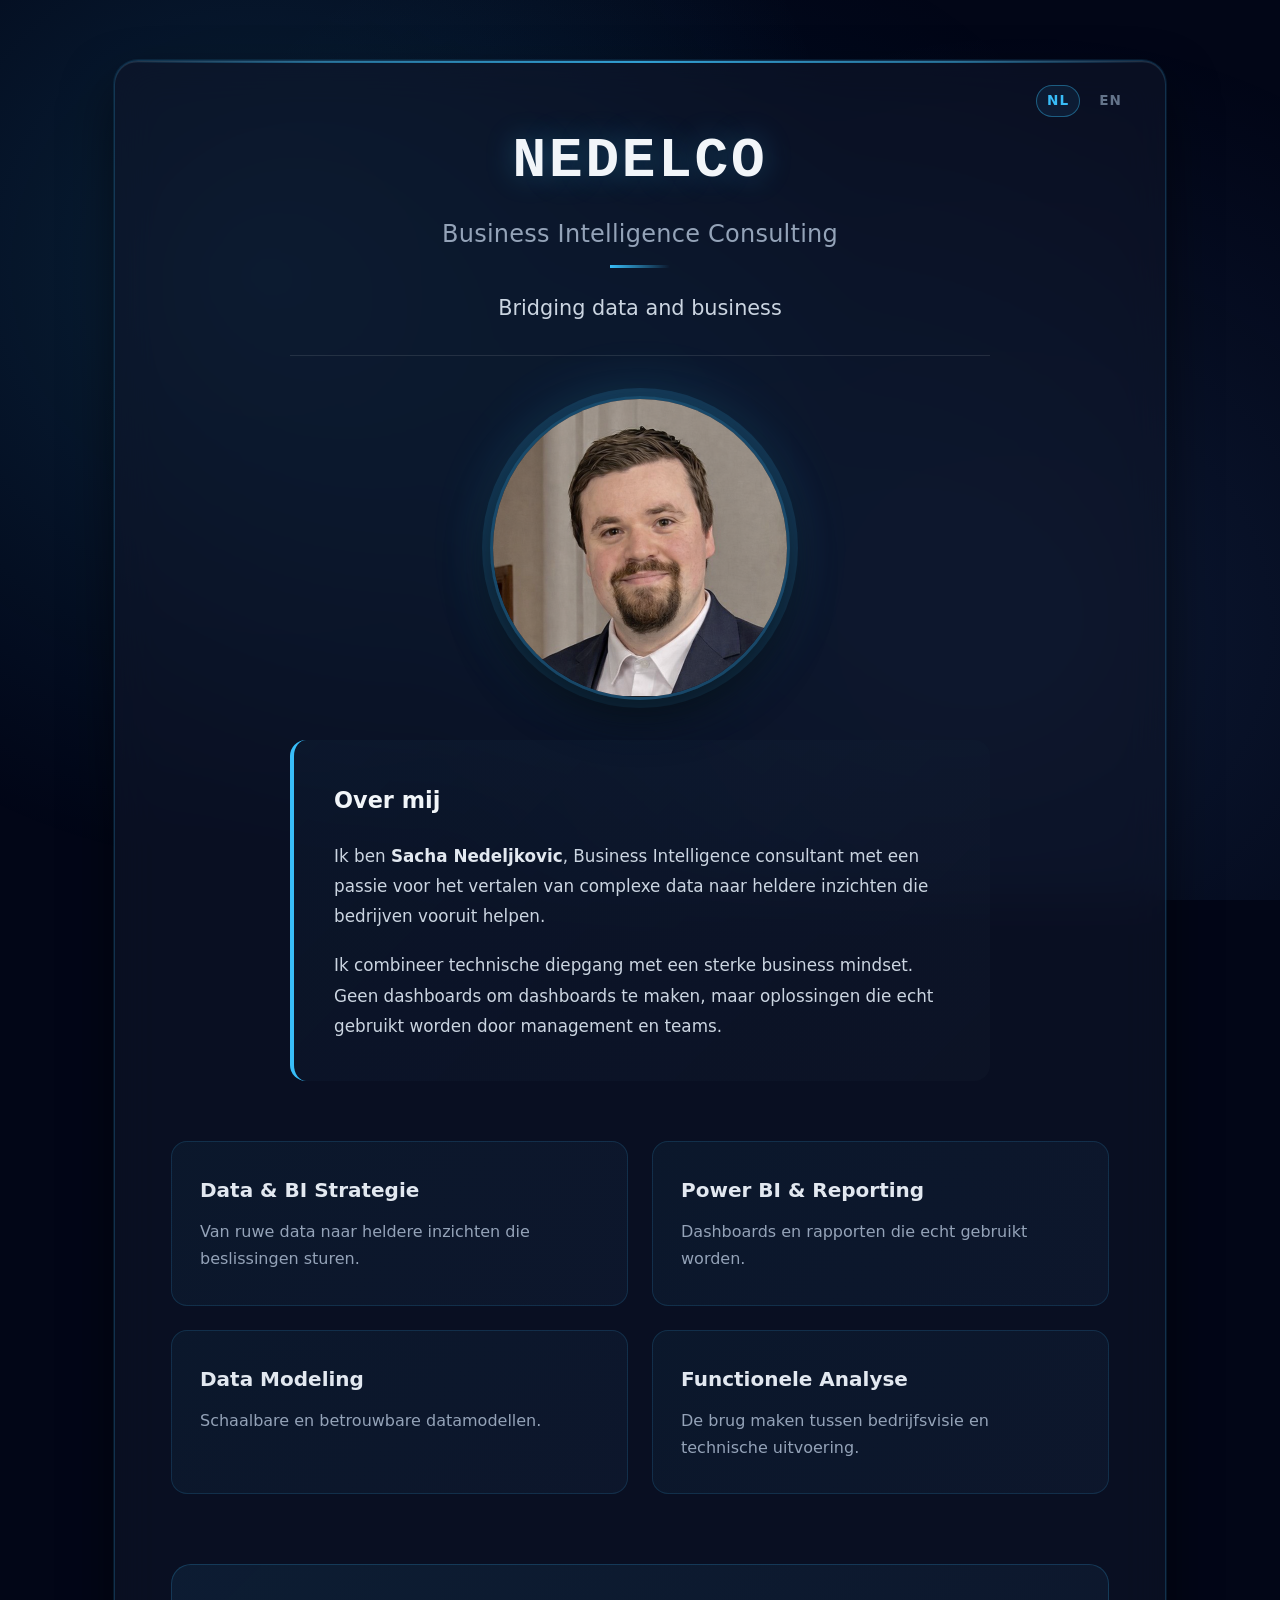
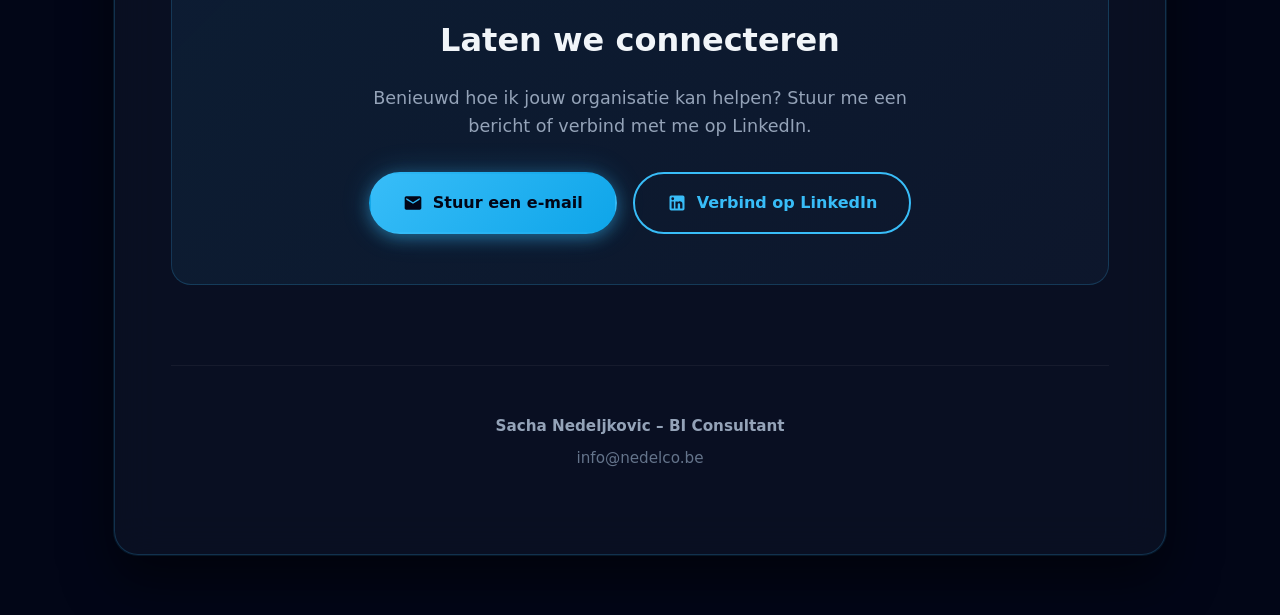
==== index.html @ 3201c719 "Update index.html fix language mistake" ====
<!DOCTYPE html>
<html lang="nl">
<head>
<meta charset="UTF-8" />
<meta name="viewport" content="width=device-width, initial-scale=1.0" />

<!-- ============================================================
     SEO & PAGE INFO
     - title:       shown in browser tab
     - description: shown in Google search results
============================================================ -->
<title>NedelCo | Business Intelligence Consulting</title>
<meta name="description" content="NedelCo – Business Intelligence consulting. Bridging data and business. Sacha Nedeljkovic, BI consultant." />

<!-- Open Graph: controls how your link looks when shared on LinkedIn, WhatsApp, etc. -->
<meta property="og:title" content="NedelCo | Business Intelligence Consulting" />
<meta property="og:description" content="Bridging data and business." />
<meta property="og:image" content="https://nedelco.be/sacha.png" />

<style>
/* ============================================================
   DESIGN — you generally don't need to edit anything below
   unless you want to change colors, fonts, or layout.
   
   Main accent color: #38bdf8  (sky blue)
   Background color: #020617  (very dark navy)
============================================================ */
* { box-sizing: border-box; }
body { 
  margin: 0; 
  font-family: 'Segoe UI', system-ui, -apple-system, sans-serif; 
  background: #020617;
  color: #e5e7eb;
  line-height: 1.6;
  min-height: 100vh;
  position: relative;
  overflow-x: hidden;
}
body::before {
  content: '';
  position: fixed;
  top: 0; left: 0; right: 0; bottom: 0;
  background: 
    radial-gradient(circle at 20% 30%, rgba(56, 189, 248, 0.15) 0%, transparent 50%),
    radial-gradient(circle at 80% 70%, rgba(96, 165, 250, 0.12) 0%, transparent 50%),
    radial-gradient(circle at 50% 50%, rgba(14, 165, 233, 0.08) 0%, transparent 70%);
  pointer-events: none;
  z-index: 0;
}
.container { 
  max-width: 1100px; 
  margin: 0 auto; 
  padding: 60px 24px;
  position: relative;
  z-index: 1;
}
.card { 
  background: rgba(15, 23, 42, 0.6);
  border: 1px solid rgba(56, 189, 248, 0.2);
  border-radius: 24px; 
  padding: 56px; 
  box-shadow: 
    0 0 0 1px rgba(56, 189, 248, 0.1),
    0 25px 50px rgba(0, 0, 0, 0.5),
    inset 0 1px 0 rgba(255, 255, 255, 0.1); 
  backdrop-filter: blur(20px);
  position: relative;
  overflow: hidden;
}
.card::before {
  content: '';
  position: absolute;
  top: 0; left: 0; right: 0;
  height: 2px;
  background: linear-gradient(90deg, transparent 0%, rgba(56, 189, 248, 0.5) 20%, rgba(56, 189, 248, 0.8) 50%, rgba(56, 189, 248, 0.5) 80%, transparent 100%);
}

/* ===========================================================
   LANGUAGE SWITCHER
   The small NL / EN buttons in the top-right corner.
   To add French later: add  <a href="index-fr.html">FR</a>
   inside the .lang-switcher div, and create index-fr.html.
=========================================================== */
.lang-switcher {
  position: absolute;
  top: 24px;
  right: 32px;
  display: flex;
  gap: 8px;
  z-index: 10;
}
.lang-switcher a {
  color: #64748b;
  text-decoration: none;
  font-size: 0.85rem;
  font-weight: 600;
  letter-spacing: 0.08em;
  padding: 4px 10px;
  border-radius: 20px;
  border: 1px solid transparent;
  transition: all 0.2s ease;
}
.lang-switcher a:hover {
  color: #38bdf8;
  border-color: rgba(56, 189, 248, 0.3);
}
.lang-switcher a.active {
  color: #38bdf8;
  border-color: rgba(56, 189, 248, 0.4);
  background: rgba(56, 189, 248, 0.08);
}

h1 { 
  font-size: 3.5rem; 
  margin: 0 0 0.5rem 0;
  font-weight: 700;
  color: #f1f5f9;
  letter-spacing: 0.05em;
  text-transform: uppercase;
  font-family: 'Courier New', monospace;
  text-shadow: 0 0 30px rgba(56, 189, 248, 0.3);
}
h2 { 
  font-weight: 300; 
  color: #94a3b8; 
  margin: 0 0 1rem 0;
  font-size: 1.5rem;
  letter-spacing: 0.01em;
}
h2::after {
  content: '';
  display: block;
  width: 60px;
  height: 3px;
  background: linear-gradient(90deg, #38bdf8, transparent);
  margin: 12px auto 0;
}
h3 { font-size: 1.4rem; font-weight: 600; color: #e2e8f0; margin: 0 0 0.75rem 0; }
.hero { display: flex; flex-direction: column; align-items: center; margin-bottom: 60px; max-width: 700px; margin-left: auto; margin-right: auto; }
.hero-content { display: flex; flex-direction: column; gap: 40px; width: 100%; }
.hero-header { padding-bottom: 30px; border-bottom: 1px solid rgba(255, 255, 255, 0.1); text-align: center; }
.hero-image-container { display: flex; justify-content: center; }
.hero img { 
  width: 100%; max-width: 300px; border-radius: 50%; 
  box-shadow: 0 20px 40px rgba(0,0,0,0.6), 0 0 0 8px rgba(56,189,248,0.15), 0 0 60px rgba(56,189,248,0.2);
  transition: all 0.4s ease; margin: 0 auto; display: block; border: 3px solid rgba(56, 189, 248, 0.3);
}
.hero img:hover { transform: scale(1.05); box-shadow: 0 25px 50px rgba(0,0,0,0.7), 0 0 0 12px rgba(56,189,248,0.25), 0 0 80px rgba(56,189,248,0.4); border-color: rgba(56,189,248,0.5); }
.tagline { font-size: 1.3rem; margin: 1.5rem 0 0 0; color: #cbd5e1; font-weight: 300; }
.services { display: grid; grid-template-columns: repeat(2, 1fr); gap: 24px; margin: 60px 0; }
.service { background: linear-gradient(135deg, rgba(56,189,248,0.05), rgba(96,165,250,0.05)); border: 1px solid rgba(56,189,248,0.15); padding: 32px 28px; border-radius: 16px; transition: all 0.3s ease; position: relative; overflow: hidden; }
.service::before { content: ''; position: absolute; top: 0; left: 0; right: 0; height: 3px; background: linear-gradient(90deg, #38bdf8, #60a5fa); transform: scaleX(0); transition: transform 0.3s ease; }
.service::after { content: ''; position: absolute; top: -50%; right: -50%; width: 200%; height: 200%; background: radial-gradient(circle, rgba(56,189,248,0.1) 0%, transparent 70%); opacity: 0; transition: opacity 0.3s ease; }
.service:hover::after { opacity: 1; }
.service:hover { transform: translateY(-4px); background: linear-gradient(135deg, rgba(56,189,248,0.08), rgba(96,165,250,0.08)); border-color: rgba(56,189,248,0.3); box-shadow: 0 12px 24px rgba(56,189,248,0.15); }
.service:hover::before { transform: scaleX(1); }
.service h3 { margin-bottom: 12px; font-size: 1.25rem; position: relative; z-index: 1; }
.service p { color: #94a3b8; margin: 0; line-height: 1.7; position: relative; z-index: 1; }
.about { line-height: 1.8; color: #cbd5e1; background: linear-gradient(135deg, rgba(56,189,248,0.03), rgba(15,23,42,0.5)); padding: 40px; border-radius: 16px; border-left: 4px solid #38bdf8; transition: all 0.3s ease; position: relative; overflow: hidden; }
.about::before { content: ''; position: absolute; left: -100%; top: 0; width: 100%; height: 100%; background: linear-gradient(90deg, transparent, rgba(56,189,248,0.05), transparent); transition: left 0.5s ease; }
.about:hover::before { left: 100%; }
.about:hover { transform: translateY(-4px); background: rgba(255,255,255,0.04); border-left-color: #0ea5e9; box-shadow: 0 12px 24px rgba(56,189,248,0.15); }
.about h3 { margin-bottom: 20px; color: #f1f5f9; }
.about p { margin: 0 0 1.2rem 0; font-size: 1.05rem; }
.about p:last-child { margin-bottom: 0; }
.about strong { color: #e2e8f0; font-weight: 600; }
.cta-section { margin-top: 70px; text-align: center; padding: 50px 40px; background: linear-gradient(135deg, rgba(56,189,248,0.08), rgba(96,165,250,0.05)); border-radius: 20px; border: 1px solid rgba(56,189,248,0.2); transition: all 0.3s ease; }
.cta-section:hover { transform: translateY(-4px); background: linear-gradient(135deg, rgba(56,189,248,0.12), rgba(96,165,250,0.08)); border-color: rgba(56,189,248,0.3); box-shadow: 0 12px 24px rgba(56,189,248,0.15); }
.cta-section h3 { font-size: 2rem; margin-bottom: 12px; color: #f1f5f9; }
.cta-section > p { color: #94a3b8; font-size: 1.1rem; margin-bottom: 32px; max-width: 600px; margin-left: auto; margin-right: auto; }
.cta-buttons { display: flex; gap: 16px; justify-content: center; flex-wrap: wrap; }
.btn { display: inline-flex; align-items: center; gap: 10px; padding: 16px 32px; border-radius: 50px; text-decoration: none; font-weight: 600; font-size: 1rem; transition: all 0.3s ease; border: 2px solid transparent; }
.btn svg { width: 20px; height: 20px; transition: transform 0.3s ease; }
.btn:hover svg { transform: scale(1.1); }
.btn-primary { background: linear-gradient(135deg, #38bdf8, #0ea5e9); color: #020617; box-shadow: 0 4px 15px rgba(56,189,248,0.4), 0 0 30px rgba(56,189,248,0.2); position: relative; overflow: hidden; }
.btn-primary::before { content: ''; position: absolute; top: 50%; left: 50%; width: 0; height: 0; border-radius: 50%; background: rgba(255,255,255,0.3); transform: translate(-50%, -50%); transition: width 0.5s ease, height 0.5s ease; }
.btn-primary:hover::before { width: 300px; height: 300px; }
.btn-primary:hover { background: linear-gradient(135deg, #0ea5e9, #0284c7); box-shadow: 0 6px 20px rgba(56,189,248,0.5), 0 0 40px rgba(56,189,248,0.3); transform: translateY(-2px); }
.btn-primary span { position: relative; z-index: 1; }
.btn-secondary { background: transparent; color: #38bdf8; border-color: #38bdf8; }
.btn-secondary:hover { background: rgba(56,189,248,0.1); border-color: #0ea5e9; color: #0ea5e9; transform: translateY(-2px); }
footer { margin-top: 80px; text-align: center; color: #64748b; padding: 40px 0 20px 0; border-top: 1px solid rgba(255,255,255,0.05); }
footer p { margin: 8px 0; font-size: 0.95rem; }
footer p:first-child { font-weight: 600; color: #94a3b8; }
@media (max-width: 768px) {
  .card { padding: 32px 24px; }
  h1 { font-size: 2.2rem; }
  h2 { font-size: 1.25rem; }
  .hero img { max-width: 240px; }
  .tagline { font-size: 1.15rem; }
  .services { grid-template-columns: 1fr; gap: 20px; }
  .about { padding: 28px 24px; }
  .cta-section { padding: 36px 24px; }
  .cta-section h3 { font-size: 1.6rem; }
  .cta-buttons { flex-direction: column; }
  .btn { width: 100%; justify-content: center; }
  .lang-switcher { top: 16px; right: 20px; }
}
</style>
</head>
<body>
<div class="container">
<div class="card">


  <!-- ===========================================================
       LANGUAGE SWITCHER
       "NL" has class="active" on this file — it appears highlighted.
       On index-en.html, NL should NOT have class="active",
       and EN should have class="active" instead.
       To add French later: add  <a href="index-fr.html">FR</a>  here.
  =========================================================== -->
  <div class="lang-switcher">
    <a href="index.html" class="active">NL</a>
    <a href="index-EN.html">EN</a>
  </div>


  <!-- ===========================================================
       HERO — name, subtitle, tagline, and your photo
  =========================================================== -->
  <div class="hero">
    <div class="hero-content">

      <div class="hero-header">
        <h1>NedelCo</h1>                                      <!-- Your company name -->
        <h2>Business Intelligence Consulting</h2>              <!-- Your subtitle -->
        <p class="tagline">Bridging data and business</p>     <!-- Short tagline -->
      </div>

      <div class="hero-image-container">
        <img src="sacha.png" alt="Sacha Nedeljkovic – BI Consultant" />
        <!--       ↑ filename of your photo (must be in the same folder as this file) -->
      </div>


      <!-- ===========================================================
           ABOUT ME — the bio text block
      =========================================================== -->
      <div class="about">
        <h3>Over mij</h3>

        <p>Ik ben <strong>Sacha Nedeljkovic</strong>, Business Intelligence consultant met een passie
        voor het vertalen van complexe data naar heldere inzichten die bedrijven vooruit helpen.</p>

        <p>Ik combineer technische diepgang met een sterke business mindset. Geen dashboards om
        dashboards te maken, maar oplossingen die echt gebruikt worden door management en teams.</p>

        <!-- To add another paragraph, copy the line below and fill in your text:
        <p>Your extra paragraph here.</p>
        -->
      </div>

    </div>
  </div><!-- end hero -->


  <!-- ===========================================================
       SERVICES — add, remove, or edit the cards below.
       Each service block looks like this:

       <div class="service">
         <h3>Title</h3>
         <p>Short description.</p>
       </div>
  =========================================================== -->
  <div class="services">

    <div class="service">
      <h3>Data & BI Strategie</h3>
      <p>Van ruwe data naar heldere inzichten die beslissingen sturen.</p>
    </div>

    <div class="service">
      <h3>Power BI & Reporting</h3>
      <p>Dashboards en rapporten die echt gebruikt worden.</p>
    </div>

    <div class="service">
      <h3>Data Modeling</h3>
      <p>Schaalbare en betrouwbare datamodellen.</p>
    </div>

    <div class="service">
      <h3>Functionele Analyse</h3>
      <p>De brug maken tussen bedrijfsvisie en technische uitvoering.</p>
    </div>

    <!-- To add a nth service, paste this block here and fill it in:
    <div class="service">
      <h3>Your Service Title</h3>
      <p>Your service description.</p>
    </div>
    -->

  </div><!-- end services -->


  <!-- ===========================================================
       CALL TO ACTION — the bottom contact section
  =========================================================== -->
  <div class="cta-section">
    <h3>Laten we connecteren</h3>
    <p>Benieuwd hoe ik jouw organisatie kan helpen? Stuur me een bericht of verbind met me op LinkedIn.</p>

    <div class="cta-buttons">

      <!-- Email button — change the email address in both places below -->
      <a href="mailto:info@nedelco.be" class="btn btn-primary">
        <svg width="20" height="20" fill="currentColor" viewBox="0 0 24 24"><path d="M20 4H4c-1.1 0-2 .9-2 2v12c0 1.1.9 2 2 2h16c1.1 0 2-.9 2-2V6c0-1.1-.9-2-2-2zm0 4l-8 5-8-5V6l8 5 8-5v2z"/></svg>
        <span>Stuur een e-mail</span>
      </a>

      <!-- LinkedIn button — replace the URL with your own LinkedIn profile URL -->
      <a href="https://www.linkedin.com/in/sacha-nedeljkovic" target="_blank" rel="noopener noreferrer" class="btn btn-secondary">
        <svg width="20" height="20" fill="currentColor" viewBox="0 0 24 24"><path d="M19 3a2 2 0 0 1 2 2v14a2 2 0 0 1-2 2H5a2 2 0 0 1-2-2V5a2 2 0 0 1 2-2h14m-.5 15.5v-5.3a3.26 3.26 0 0 0-3.26-3.26c-.85 0-1.84.52-2.32 1.3v-1.11h-2.79v8.37h2.79v-4.93c0-.77.62-1.4 1.39-1.4a1.4 1.4 0 0 1 1.4 1.4v4.93h2.79M6.88 8.56a1.68 1.68 0 0 0 1.68-1.68c0-.93-.75-1.69-1.68-1.69a1.69 1.69 0 0 0-1.69 1.69c0 .93.76 1.68 1.69 1.68m1.39 9.94v-8.37H5.5v8.37h2.77z"/></svg>
        <span>Verbind op LinkedIn</span>
      </a>

    </div>
  </div><!-- end cta -->


  <!-- ===========================================================
       FOOTER — the small text at the very bottom
  =========================================================== -->
  <footer>
    <p>Sacha Nedeljkovic – BI Consultant</p>
    <p>info@nedelco.be</p>
  </footer>


</div>
</div>
</body>
</html>
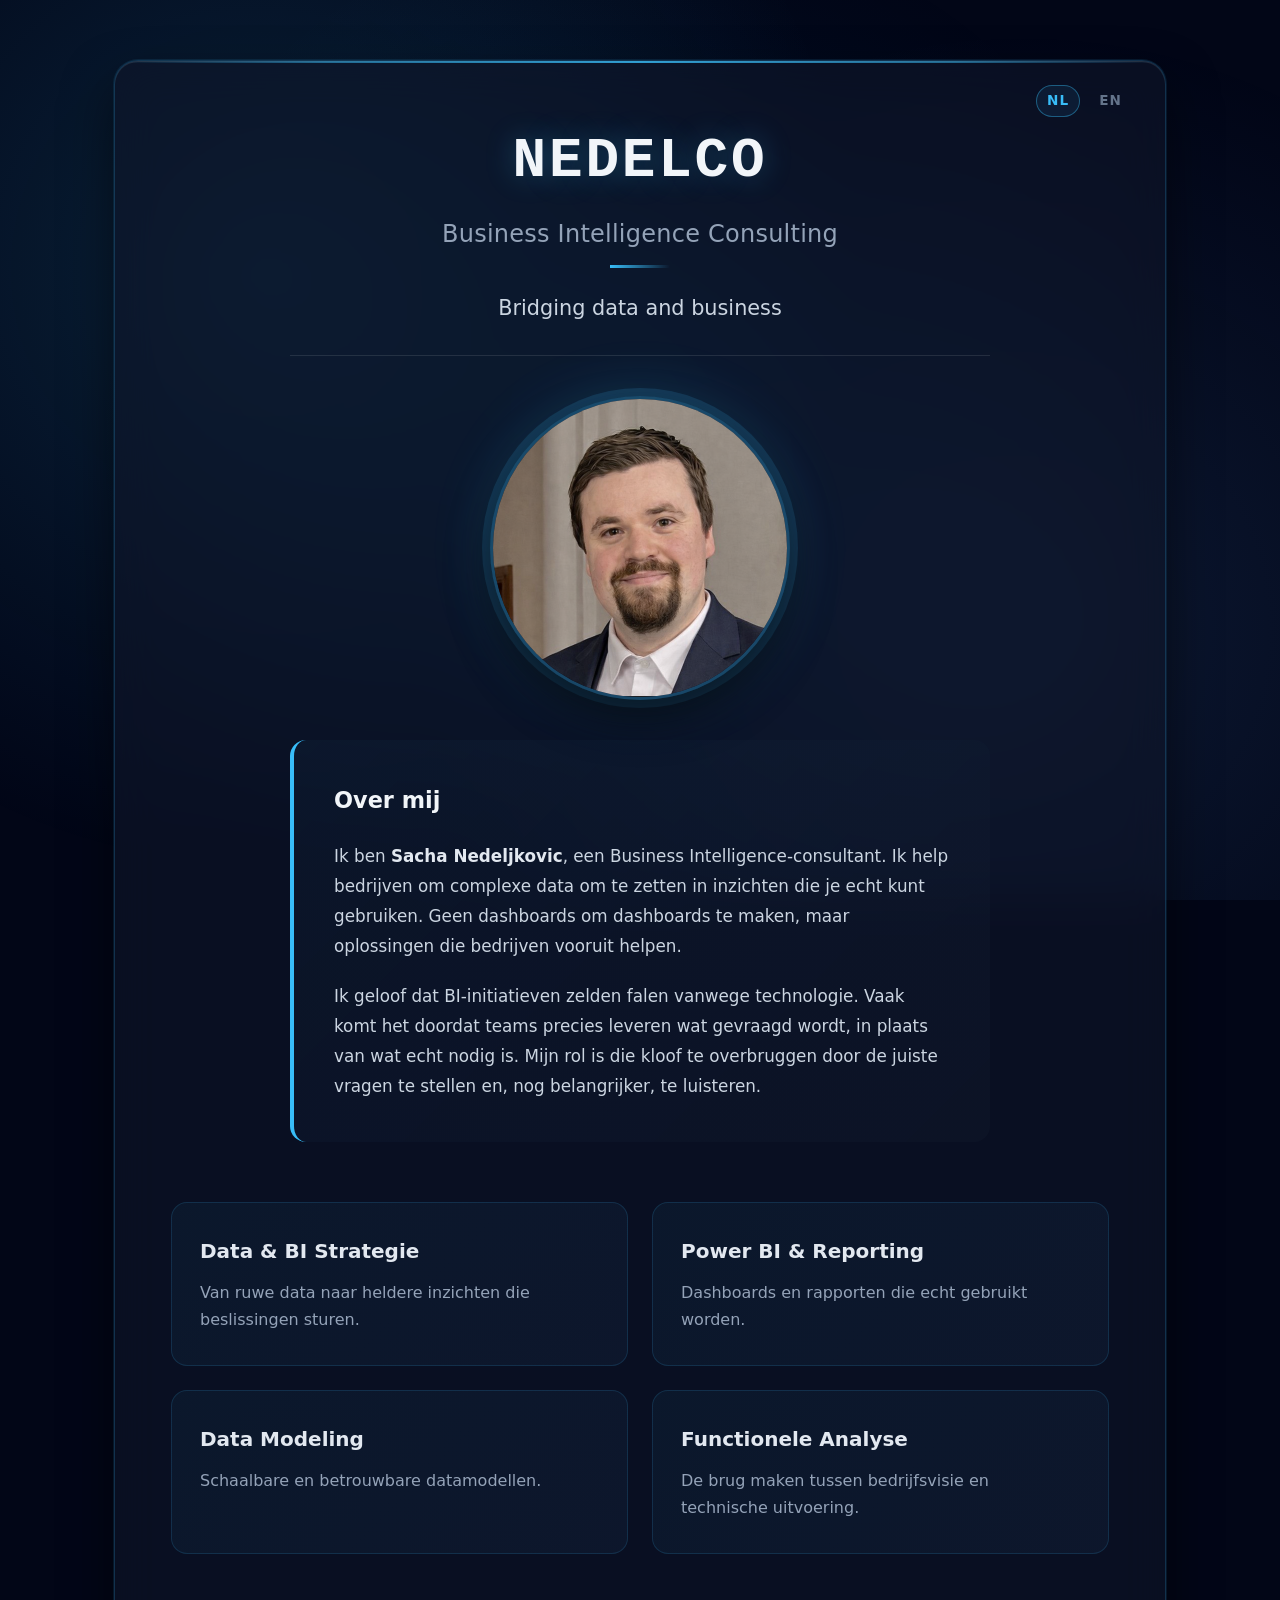
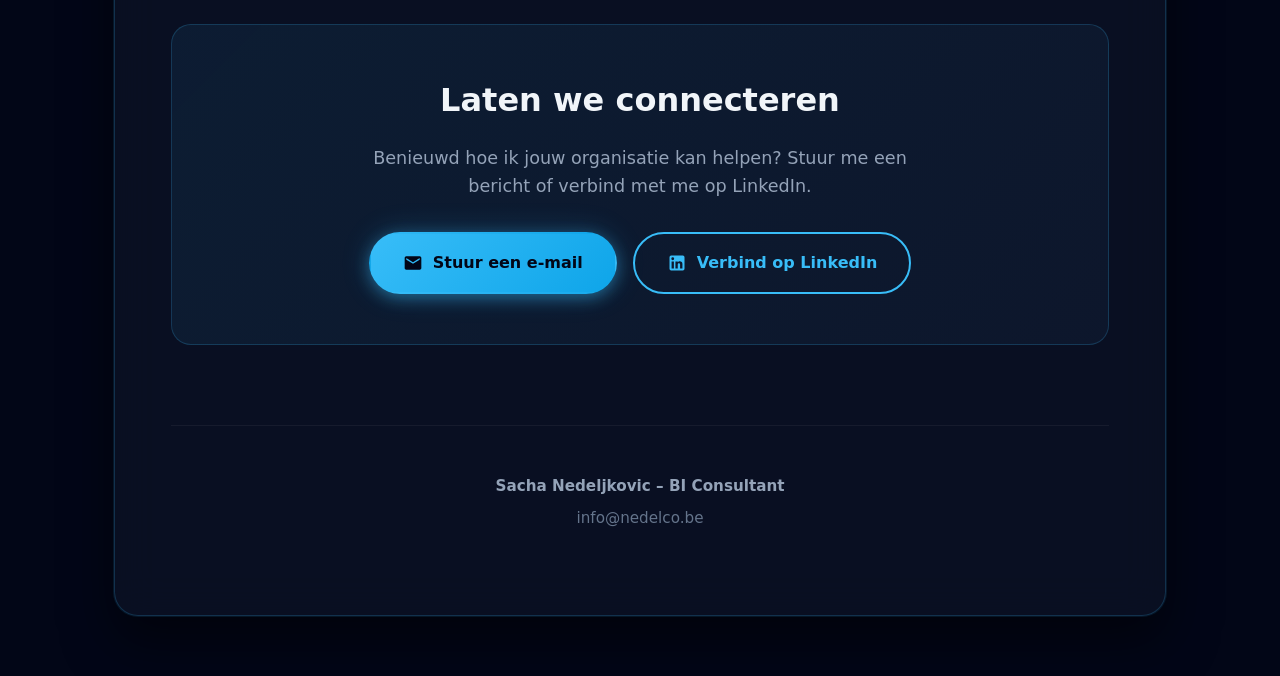
==== commit 7d1bb799: "Update index.html" ====
--- a/index.html
+++ b/index.html
@@ -240,11 +240,11 @@
       <div class="about">
         <h3>Over mij</h3>
 
-        <p>Ik ben <strong>Sacha Nedeljkovic</strong>, Business Intelligence consultant met een passie
-        voor het vertalen van complexe data naar heldere inzichten die bedrijven vooruit helpen.</p>
-
-        <p>Ik combineer technische diepgang met een sterke business mindset. Geen dashboards om
-        dashboards te maken, maar oplossingen die echt gebruikt worden door management en teams.</p>
+        <p>Ik ben <strong>Sacha Nedeljkovic</strong>, een Business Intelligence-consultant. Ik help bedrijven om complexe data 
+             om te zetten in inzichten die je echt kunt gebruiken. Geen dashboards om dashboards te maken, maar oplossingen die bedrijven vooruit helpen.</p>
+
+        <p>Ik geloof dat BI-initiatieven zelden falen vanwege technologie. Vaak komt het doordat teams precies leveren wat 
+             gevraagd wordt, in plaats van wat echt nodig is. Mijn rol is die kloof te overbruggen door de juiste vragen te stellen en, nog belangrijker, te luisteren.</p>
 
         <!-- To add another paragraph, copy the line below and fill in your text:
         <p>Your extra paragraph here.</p>
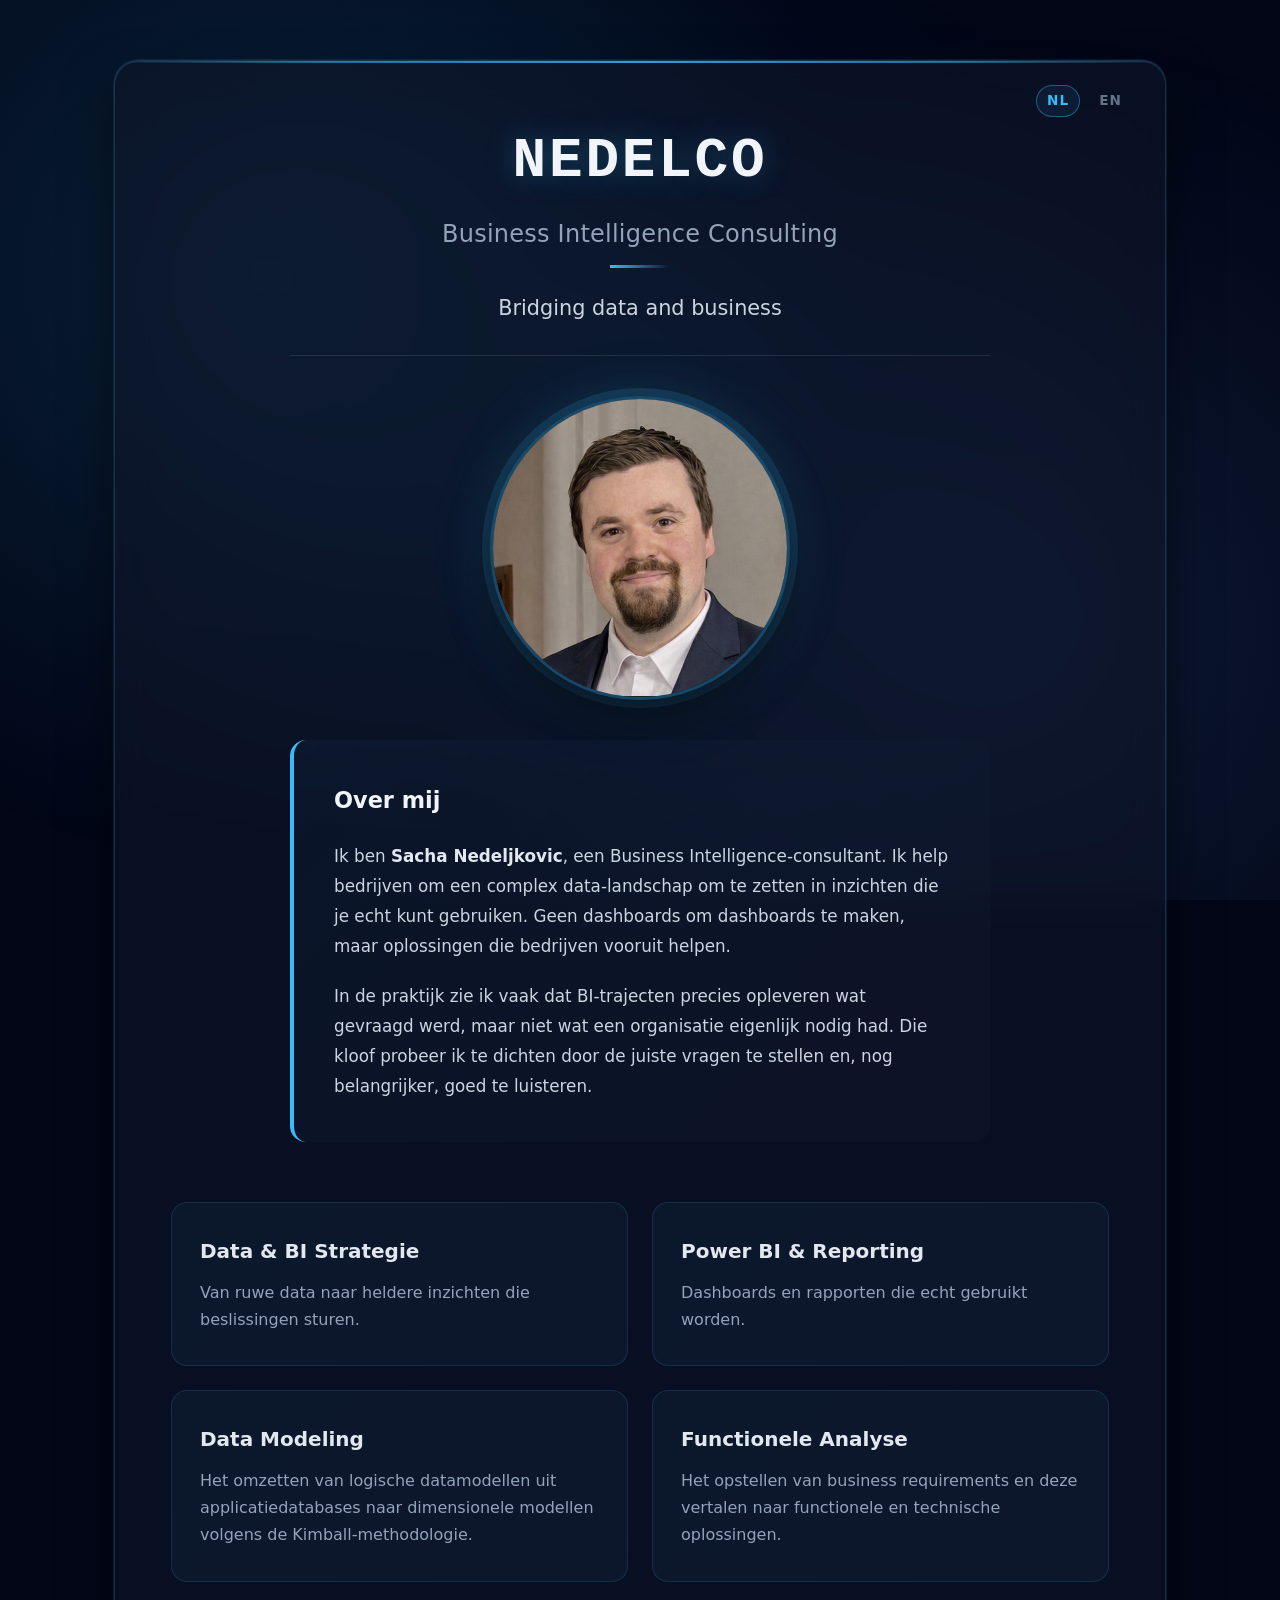
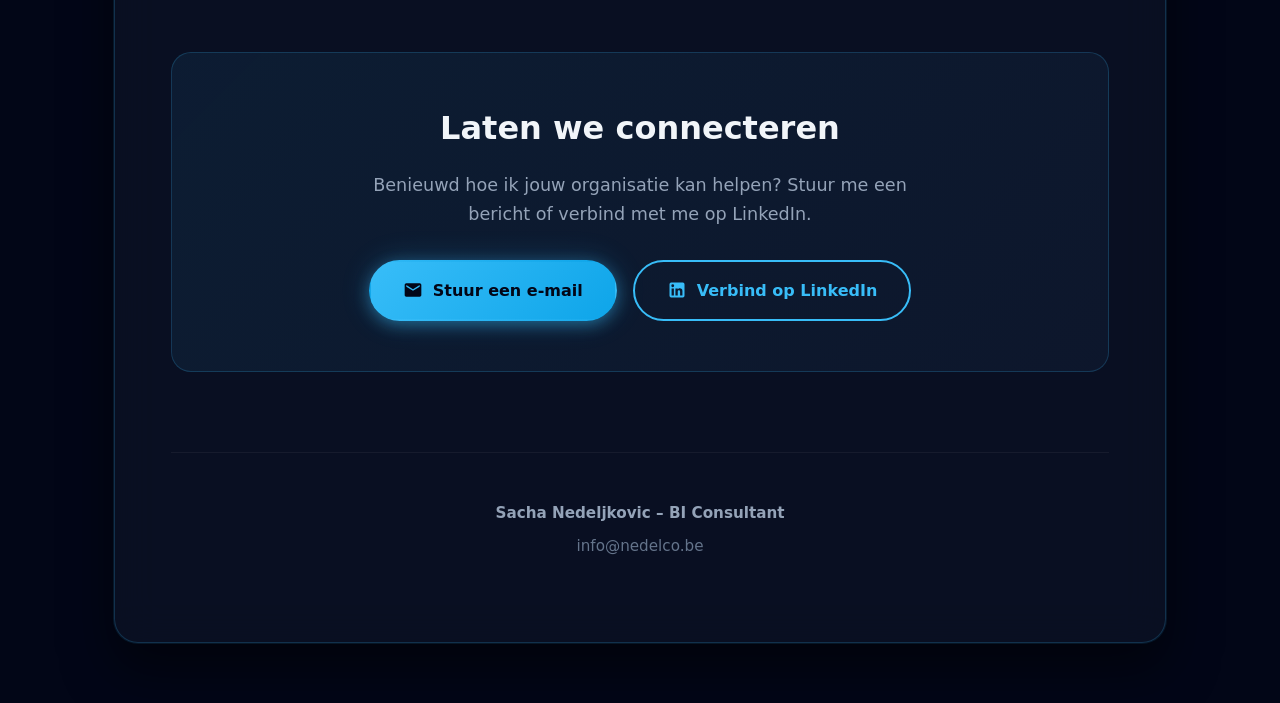
==== commit 2becc657: "Update index.html text improvement NL" ====
--- a/index.html
+++ b/index.html
@@ -240,11 +240,11 @@
       <div class="about">
         <h3>Over mij</h3>
 
-        <p>Ik ben <strong>Sacha Nedeljkovic</strong>, een Business Intelligence-consultant. Ik help bedrijven om complexe data 
+        <p>Ik ben <strong>Sacha Nedeljkovic</strong>, een Business Intelligence-consultant. Ik help bedrijven om een complex data-landschap 
              om te zetten in inzichten die je echt kunt gebruiken. Geen dashboards om dashboards te maken, maar oplossingen die bedrijven vooruit helpen.</p>
 
-        <p>Ik geloof dat BI-initiatieven zelden falen vanwege technologie. Vaak komt het doordat teams precies leveren wat 
-             gevraagd wordt, in plaats van wat echt nodig is. Mijn rol is die kloof te overbruggen door de juiste vragen te stellen en, nog belangrijker, te luisteren.</p>
+        <p>In de praktijk zie ik vaak dat BI-trajecten precies opleveren wat gevraagd werd, maar niet wat een organisatie eigenlijk nodig had. 
+             Die kloof probeer ik te dichten door de juiste vragen te stellen en, nog belangrijker, goed te luisteren.</p>
 
         <!-- To add another paragraph, copy the line below and fill in your text:
         <p>Your extra paragraph here.</p>
@@ -278,12 +278,12 @@
 
     <div class="service">
       <h3>Data Modeling</h3>
-      <p>Schaalbare en betrouwbare datamodellen.</p>
+      <p>Het omzetten van logische datamodellen uit applicatiedatabases naar dimensionele modellen volgens de Kimball-methodologie.</p>
     </div>
 
     <div class="service">
       <h3>Functionele Analyse</h3>
-      <p>De brug maken tussen bedrijfsvisie en technische uitvoering.</p>
+      <p>Het opstellen van business requirements en deze vertalen naar functionele en technische oplossingen.</p>
     </div>
 
     <!-- To add a nth service, paste this block here and fill it in:
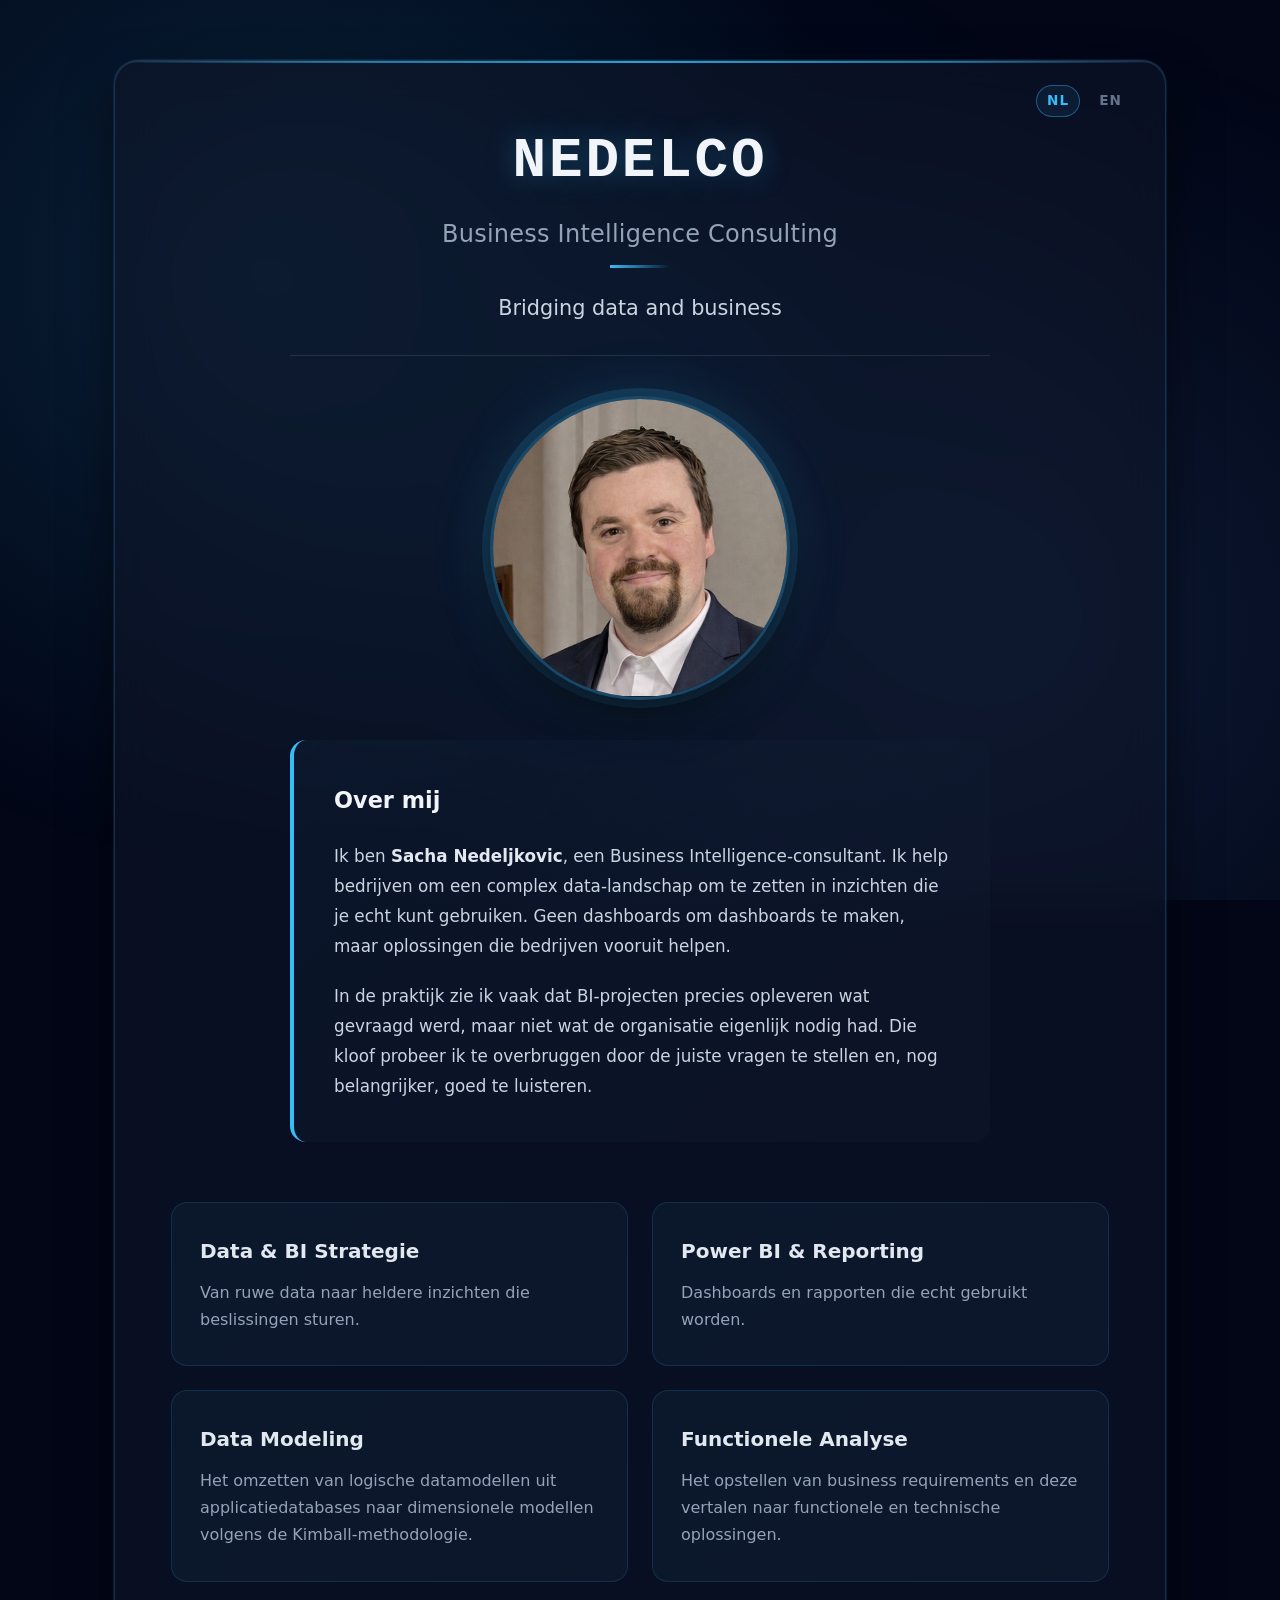
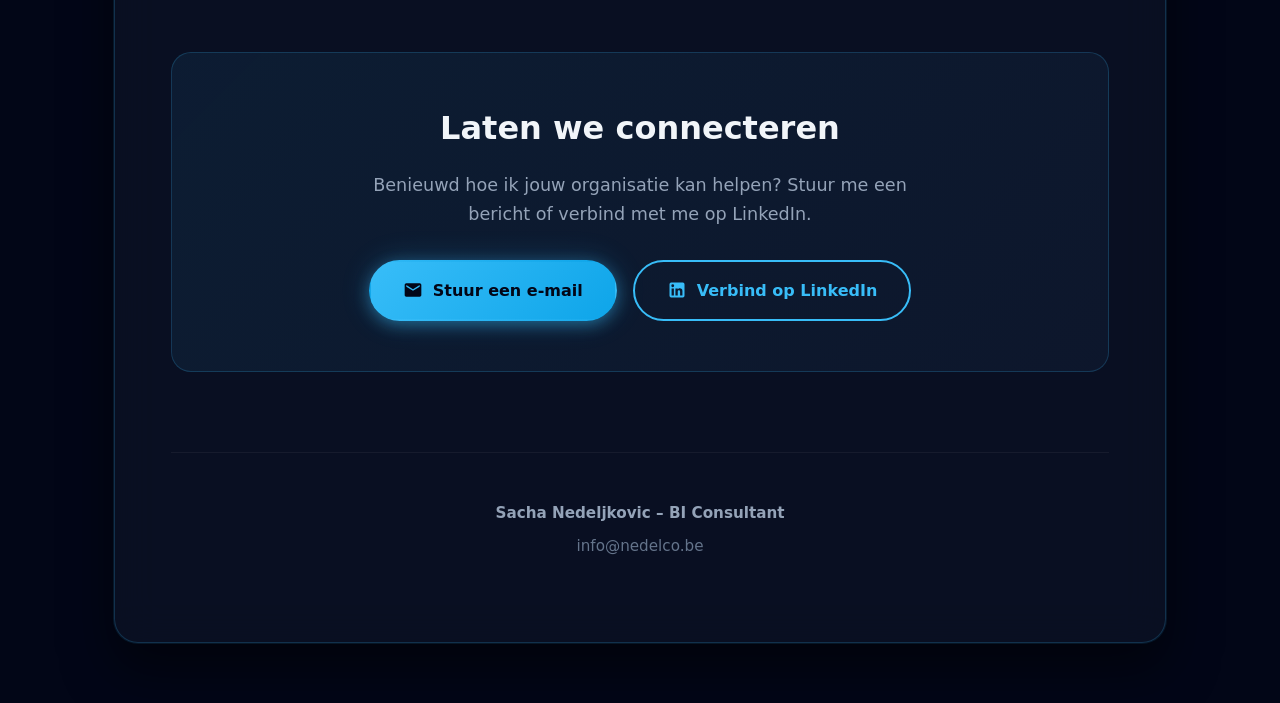
==== commit b452b1a5: "Update index.html typo" ====
--- a/index.html
+++ b/index.html
@@ -243,8 +243,8 @@
         <p>Ik ben <strong>Sacha Nedeljkovic</strong>, een Business Intelligence-consultant. Ik help bedrijven om een complex data-landschap 
              om te zetten in inzichten die je echt kunt gebruiken. Geen dashboards om dashboards te maken, maar oplossingen die bedrijven vooruit helpen.</p>
 
-        <p>In de praktijk zie ik vaak dat BI-trajecten precies opleveren wat gevraagd werd, maar niet wat een organisatie eigenlijk nodig had. 
-             Die kloof probeer ik te dichten door de juiste vragen te stellen en, nog belangrijker, goed te luisteren.</p>
+        <p>In de praktijk zie ik vaak dat BI-projecten precies opleveren wat gevraagd werd, maar niet wat de organisatie eigenlijk nodig had. 
+             Die kloof probeer ik te overbruggen door de juiste vragen te stellen en, nog belangrijker, goed te luisteren.</p>
 
         <!-- To add another paragraph, copy the line below and fill in your text:
         <p>Your extra paragraph here.</p>
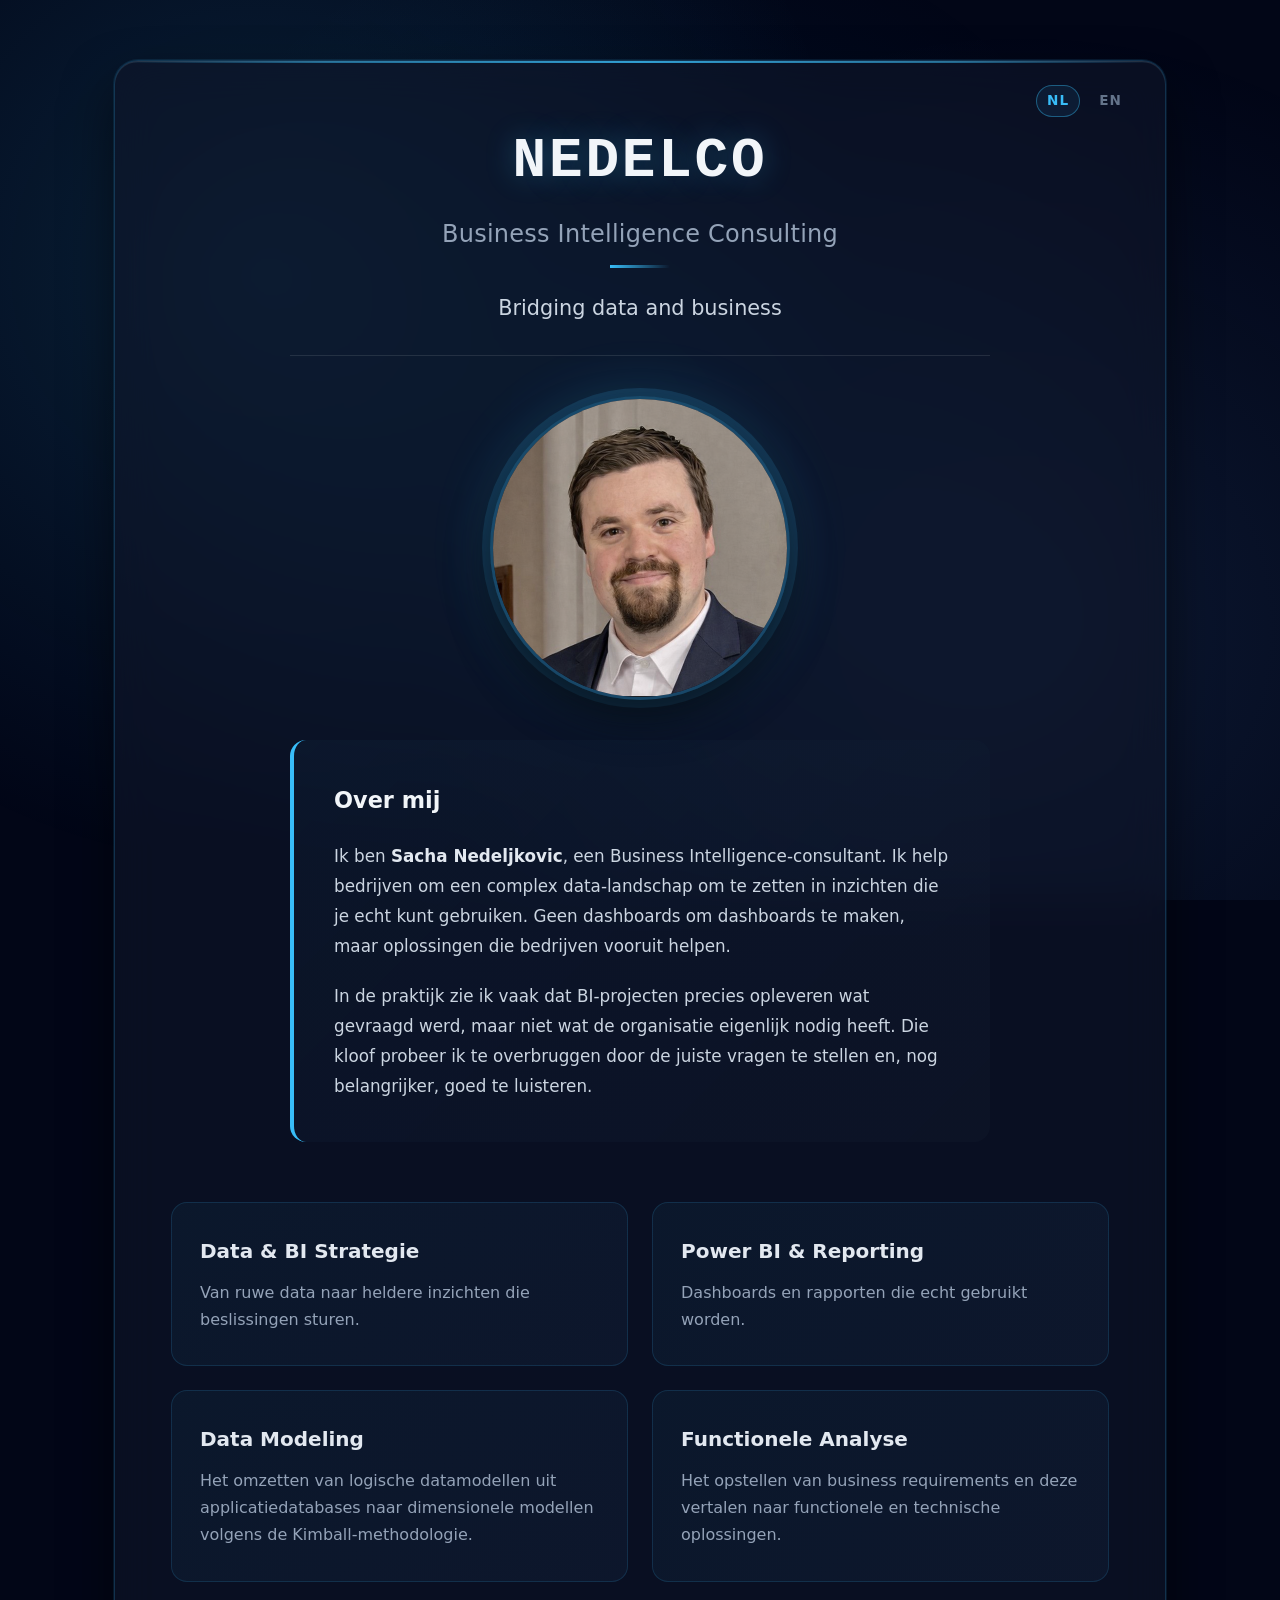
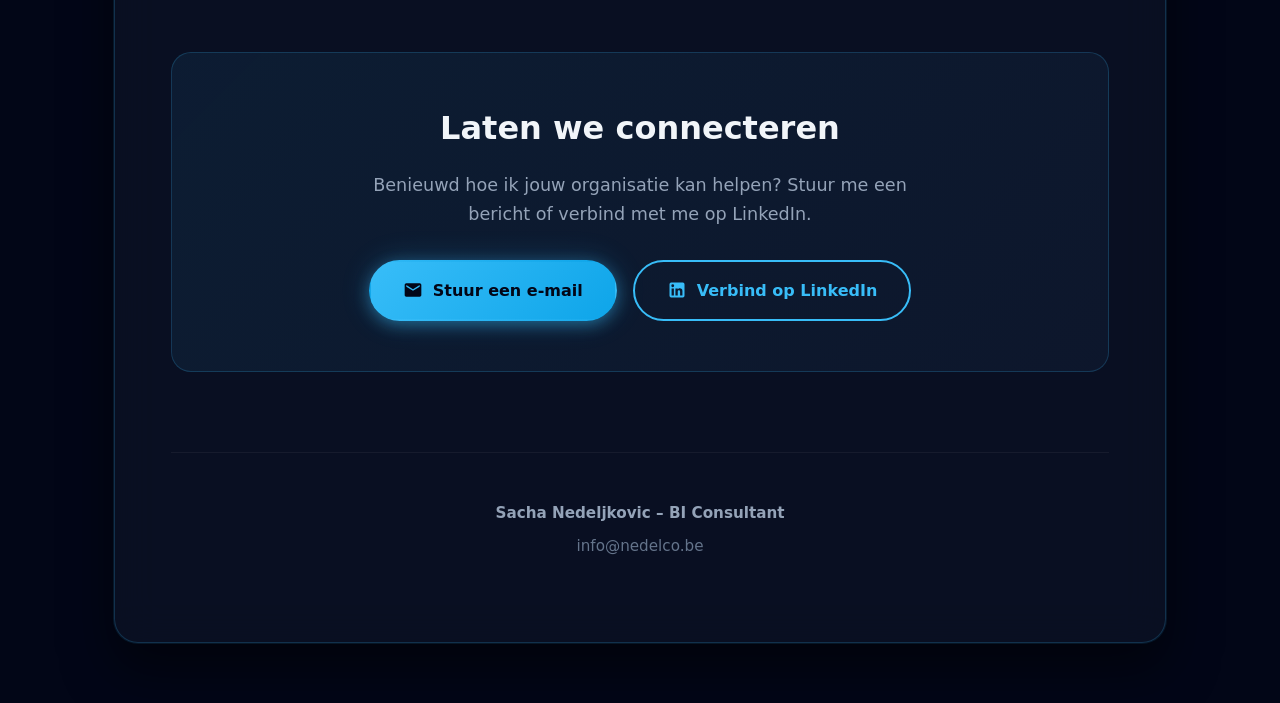
==== commit 4f801c1f: "Update index.html typo" ====
--- a/index.html
+++ b/index.html
@@ -243,7 +243,7 @@
         <p>Ik ben <strong>Sacha Nedeljkovic</strong>, een Business Intelligence-consultant. Ik help bedrijven om een complex data-landschap 
              om te zetten in inzichten die je echt kunt gebruiken. Geen dashboards om dashboards te maken, maar oplossingen die bedrijven vooruit helpen.</p>
 
-        <p>In de praktijk zie ik vaak dat BI-projecten precies opleveren wat gevraagd werd, maar niet wat de organisatie eigenlijk nodig had. 
+        <p>In de praktijk zie ik vaak dat BI-projecten precies opleveren wat gevraagd werd, maar niet wat de organisatie eigenlijk nodig heeft. 
              Die kloof probeer ik te overbruggen door de juiste vragen te stellen en, nog belangrijker, goed te luisteren.</p>
 
         <!-- To add another paragraph, copy the line below and fill in your text:
@@ -312,7 +312,7 @@
       </a>
 
       <!-- LinkedIn button — replace the URL with your own LinkedIn profile URL -->
-      <a href="https://www.linkedin.com/in/sacha-nedeljkovic" target="_blank" rel="noopener noreferrer" class="btn btn-secondary">
+      <a href="https://www.linkedin.com/in/sacha-nedeljkovic-192189139" target="_blank" rel="noopener noreferrer" class="btn btn-secondary">
         <svg width="20" height="20" fill="currentColor" viewBox="0 0 24 24"><path d="M19 3a2 2 0 0 1 2 2v14a2 2 0 0 1-2 2H5a2 2 0 0 1-2-2V5a2 2 0 0 1 2-2h14m-.5 15.5v-5.3a3.26 3.26 0 0 0-3.26-3.26c-.85 0-1.84.52-2.32 1.3v-1.11h-2.79v8.37h2.79v-4.93c0-.77.62-1.4 1.39-1.4a1.4 1.4 0 0 1 1.4 1.4v4.93h2.79M6.88 8.56a1.68 1.68 0 0 0 1.68-1.68c0-.93-.75-1.69-1.68-1.69a1.69 1.69 0 0 0-1.69 1.69c0 .93.76 1.68 1.69 1.68m1.39 9.94v-8.37H5.5v8.37h2.77z"/></svg>
         <span>Verbind op LinkedIn</span>
       </a>
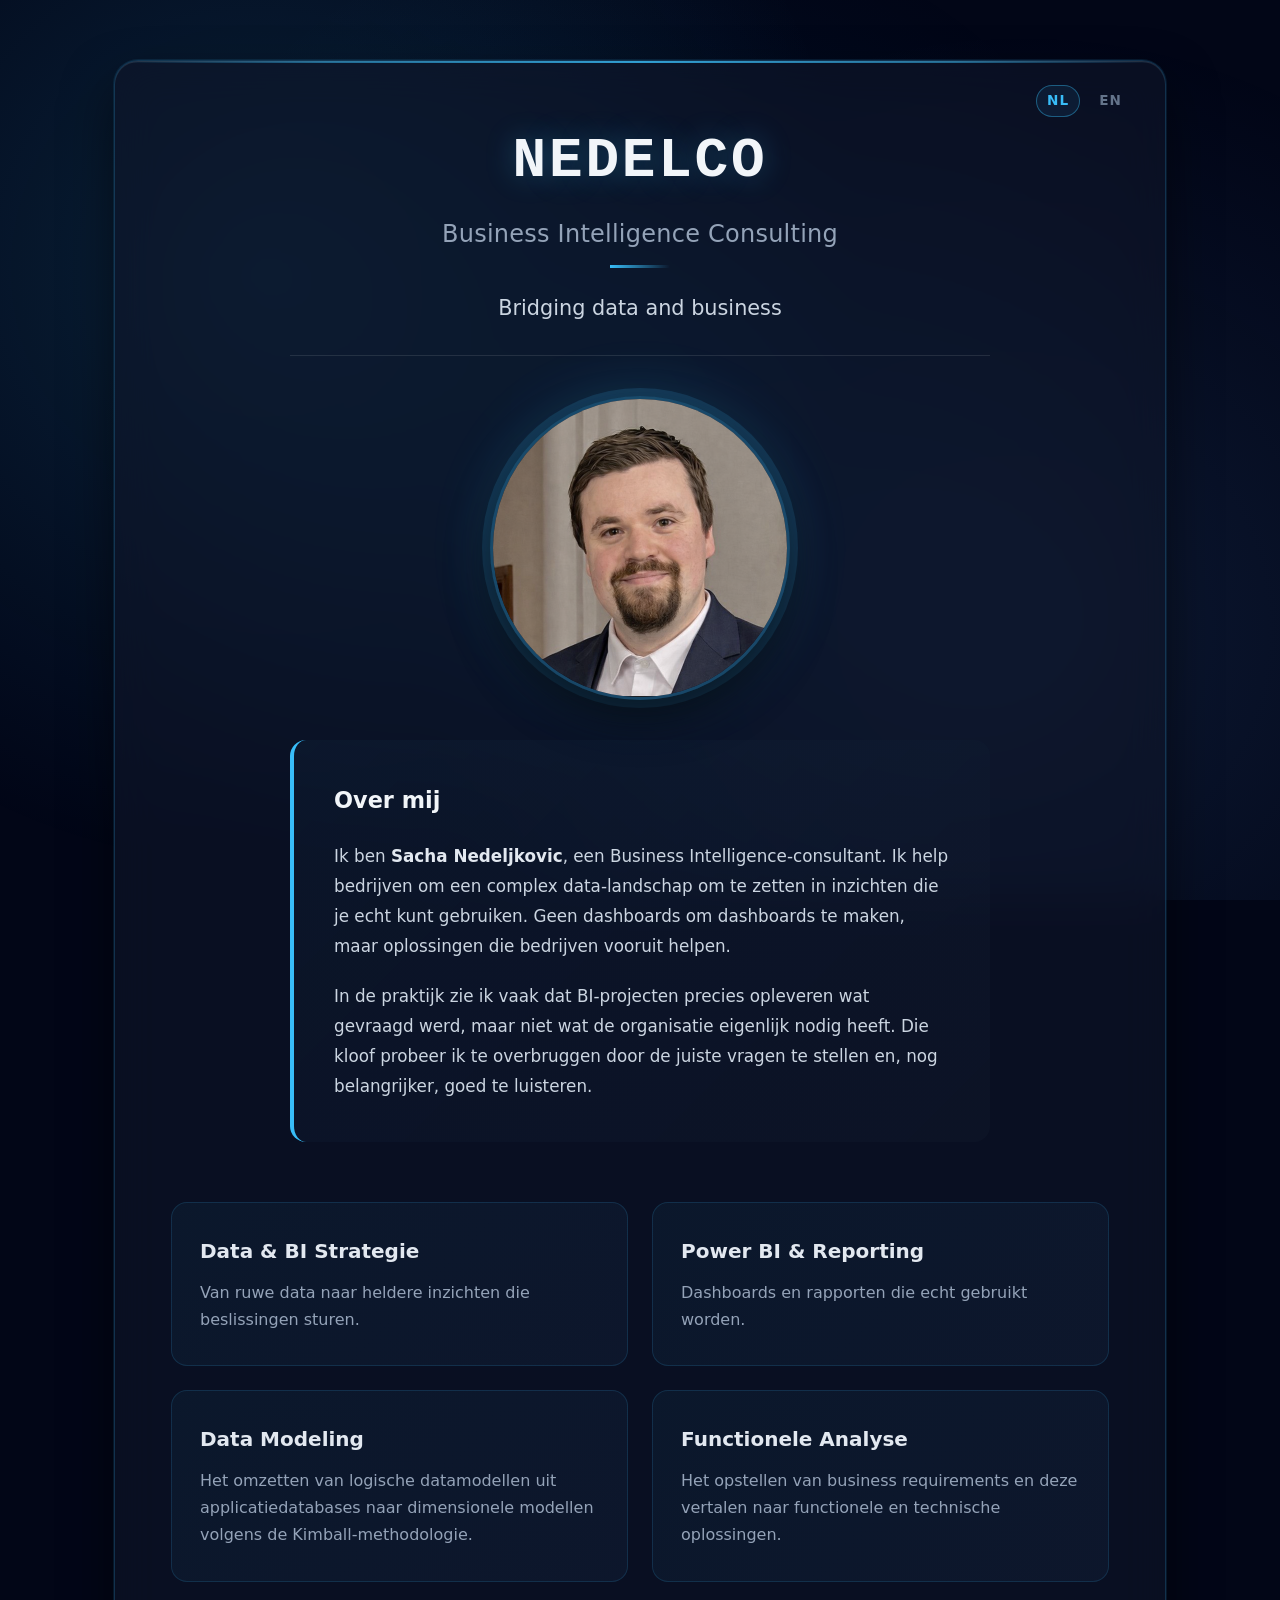
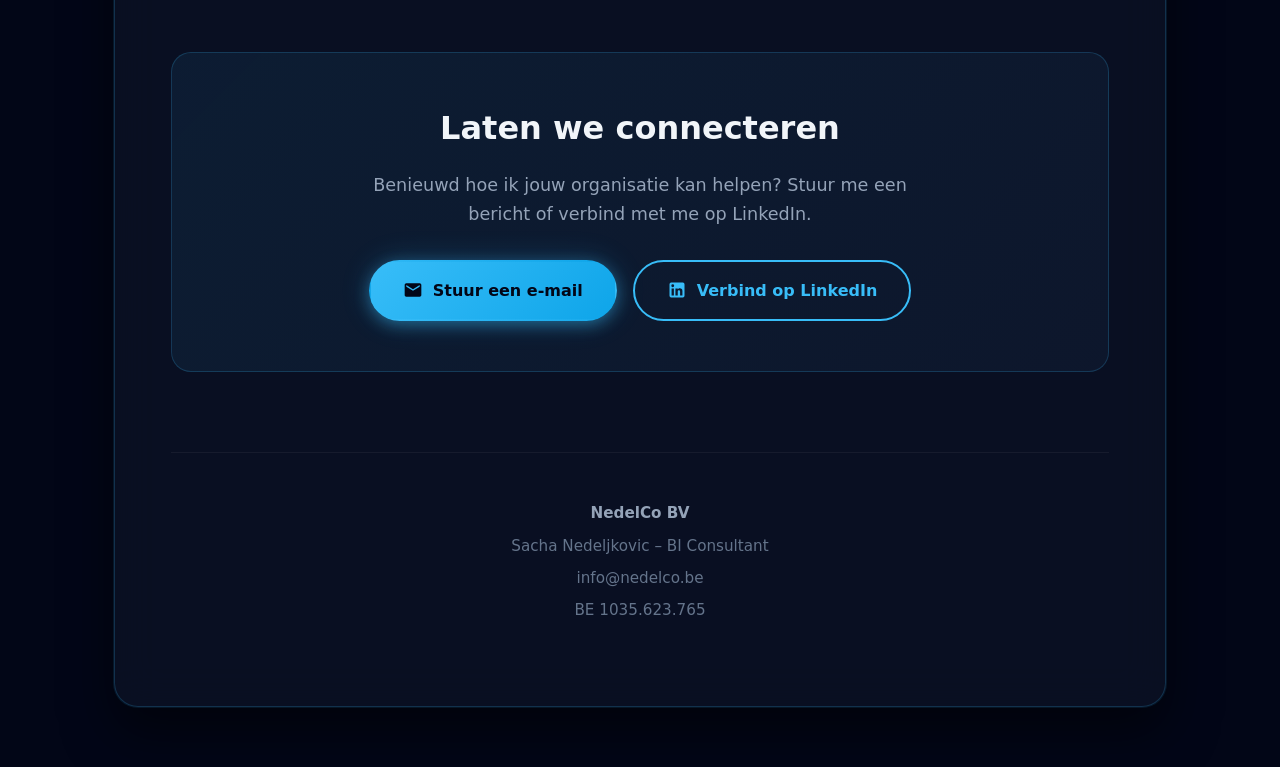
==== commit 8b927d4e: "Remakte to service subpages clickable tiles are now actually clickable, content added" ====
--- a/index.html
+++ b/index.html
@@ -148,7 +148,7 @@
 .hero img:hover { transform: scale(1.05); box-shadow: 0 25px 50px rgba(0,0,0,0.7), 0 0 0 12px rgba(56,189,248,0.25), 0 0 80px rgba(56,189,248,0.4); border-color: rgba(56,189,248,0.5); }
 .tagline { font-size: 1.3rem; margin: 1.5rem 0 0 0; color: #cbd5e1; font-weight: 300; }
 .services { display: grid; grid-template-columns: repeat(2, 1fr); gap: 24px; margin: 60px 0; }
-.service { background: linear-gradient(135deg, rgba(56,189,248,0.05), rgba(96,165,250,0.05)); border: 1px solid rgba(56,189,248,0.15); padding: 32px 28px; border-radius: 16px; transition: all 0.3s ease; position: relative; overflow: hidden; }
+  .service { background: linear-gradient(135deg, rgba(56,189,248,0.05), rgba(96,165,250,0.05)); border: 1px solid rgba(56,189,248,0.15); padding: 32px 28px; border-radius: 16px; transition: all 0.3s ease; position: relative; overflow: hidden; display: block; color: inherit; text-decoration: none; cursor: pointer; }
 .service::before { content: ''; position: absolute; top: 0; left: 0; right: 0; height: 3px; background: linear-gradient(90deg, #38bdf8, #60a5fa); transform: scaleX(0); transition: transform 0.3s ease; }
 .service::after { content: ''; position: absolute; top: -50%; right: -50%; width: 200%; height: 200%; background: radial-gradient(circle, rgba(56,189,248,0.1) 0%, transparent 70%); opacity: 0; transition: opacity 0.3s ease; }
 .service:hover::after { opacity: 1; }
@@ -266,25 +266,25 @@
   =========================================================== -->
   <div class="services">
 
-    <div class="service">
+    <a class="service" href="dienst-strategie.html">
       <h3>Data & BI Strategie</h3>
       <p>Van ruwe data naar heldere inzichten die beslissingen sturen.</p>
-    </div>
-
-    <div class="service">
+    </a>
+
+    <a class="service" href="dienst-powerbi.html">
       <h3>Power BI & Reporting</h3>
       <p>Dashboards en rapporten die echt gebruikt worden.</p>
-    </div>
-
-    <div class="service">
+    </a>
+
+    <a class="service" href="dienst-datamodeling.html">
       <h3>Data Modeling</h3>
       <p>Het omzetten van logische datamodellen uit applicatiedatabases naar dimensionele modellen volgens de Kimball-methodologie.</p>
-    </div>
-
-    <div class="service">
+    </a>
+
+    <a class="service" href="dienst-functionele-analyse.html">
       <h3>Functionele Analyse</h3>
       <p>Het opstellen van business requirements en deze vertalen naar functionele en technische oplossingen.</p>
-    </div>
+    </a>
 
     <!-- To add a nth service, paste this block here and fill it in:
     <div class="service">
@@ -325,8 +325,10 @@
        FOOTER — the small text at the very bottom
   =========================================================== -->
   <footer>
+    <p>NedelCo BV</p>
     <p>Sacha Nedeljkovic – BI Consultant</p>
     <p>info@nedelco.be</p>
+    <p>BE 1035.623.765</p>
   </footer>
 
 
@@ -334,3 +336,8 @@
 </div>
 </body>
 </html>
+
+
+
+
+
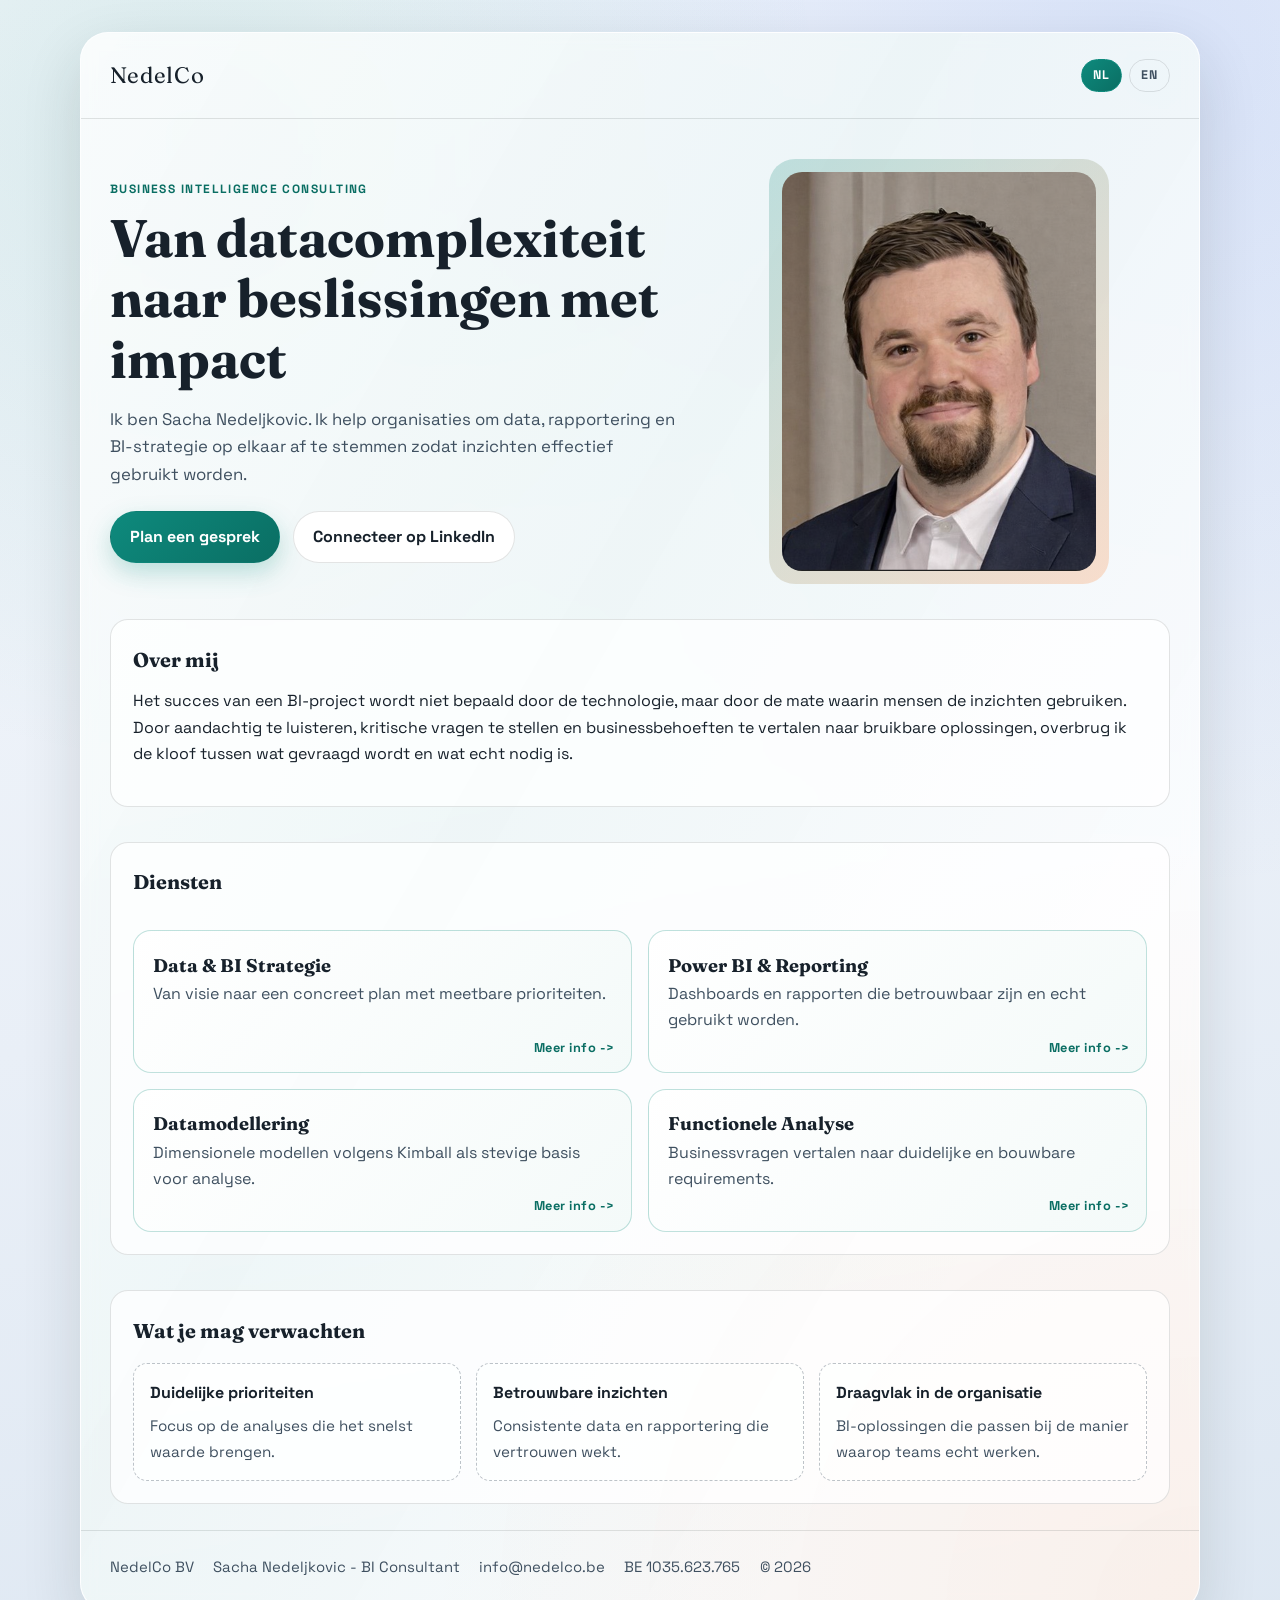
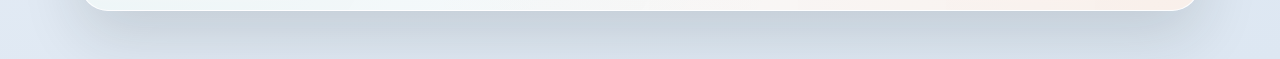
==== commit 7106f41a: "Add files via upload" ====
--- a/index.html
+++ b/index.html
@@ -3,341 +3,99 @@
 <head>
 <meta charset="UTF-8" />
 <meta name="viewport" content="width=device-width, initial-scale=1.0" />
-
-<!-- ============================================================
-     SEO & PAGE INFO
-     - title:       shown in browser tab
-     - description: shown in Google search results
-============================================================ -->
 <title>NedelCo | Business Intelligence Consulting</title>
-<meta name="description" content="NedelCo – Business Intelligence consulting. Bridging data and business. Sacha Nedeljkovic, BI consultant." />
-
-<!-- Open Graph: controls how your link looks when shared on LinkedIn, WhatsApp, etc. -->
+<meta name="description" content="NedelCo helpt organisaties om data om te zetten in heldere keuzes en bruikbare BI-oplossingen." />
 <meta property="og:title" content="NedelCo | Business Intelligence Consulting" />
-<meta property="og:description" content="Bridging data and business." />
+<meta property="og:description" content="Brug tussen data en business." />
 <meta property="og:image" content="https://nedelco.be/sacha.png" />
-
-<style>
-/* ============================================================
-   DESIGN — you generally don't need to edit anything below
-   unless you want to change colors, fonts, or layout.
-   
-   Main accent color: #38bdf8  (sky blue)
-   Background color: #020617  (very dark navy)
-============================================================ */
-* { box-sizing: border-box; }
-body { 
-  margin: 0; 
-  font-family: 'Segoe UI', system-ui, -apple-system, sans-serif; 
-  background: #020617;
-  color: #e5e7eb;
-  line-height: 1.6;
-  min-height: 100vh;
-  position: relative;
-  overflow-x: hidden;
-}
-body::before {
-  content: '';
-  position: fixed;
-  top: 0; left: 0; right: 0; bottom: 0;
-  background: 
-    radial-gradient(circle at 20% 30%, rgba(56, 189, 248, 0.15) 0%, transparent 50%),
-    radial-gradient(circle at 80% 70%, rgba(96, 165, 250, 0.12) 0%, transparent 50%),
-    radial-gradient(circle at 50% 50%, rgba(14, 165, 233, 0.08) 0%, transparent 70%);
-  pointer-events: none;
-  z-index: 0;
-}
-.container { 
-  max-width: 1100px; 
-  margin: 0 auto; 
-  padding: 60px 24px;
-  position: relative;
-  z-index: 1;
-}
-.card { 
-  background: rgba(15, 23, 42, 0.6);
-  border: 1px solid rgba(56, 189, 248, 0.2);
-  border-radius: 24px; 
-  padding: 56px; 
-  box-shadow: 
-    0 0 0 1px rgba(56, 189, 248, 0.1),
-    0 25px 50px rgba(0, 0, 0, 0.5),
-    inset 0 1px 0 rgba(255, 255, 255, 0.1); 
-  backdrop-filter: blur(20px);
-  position: relative;
-  overflow: hidden;
-}
-.card::before {
-  content: '';
-  position: absolute;
-  top: 0; left: 0; right: 0;
-  height: 2px;
-  background: linear-gradient(90deg, transparent 0%, rgba(56, 189, 248, 0.5) 20%, rgba(56, 189, 248, 0.8) 50%, rgba(56, 189, 248, 0.5) 80%, transparent 100%);
-}
-
-/* ===========================================================
-   LANGUAGE SWITCHER
-   The small NL / EN buttons in the top-right corner.
-   To add French later: add  <a href="index-fr.html">FR</a>
-   inside the .lang-switcher div, and create index-fr.html.
-=========================================================== */
-.lang-switcher {
-  position: absolute;
-  top: 24px;
-  right: 32px;
-  display: flex;
-  gap: 8px;
-  z-index: 10;
-}
-.lang-switcher a {
-  color: #64748b;
-  text-decoration: none;
-  font-size: 0.85rem;
-  font-weight: 600;
-  letter-spacing: 0.08em;
-  padding: 4px 10px;
-  border-radius: 20px;
-  border: 1px solid transparent;
-  transition: all 0.2s ease;
-}
-.lang-switcher a:hover {
-  color: #38bdf8;
-  border-color: rgba(56, 189, 248, 0.3);
-}
-.lang-switcher a.active {
-  color: #38bdf8;
-  border-color: rgba(56, 189, 248, 0.4);
-  background: rgba(56, 189, 248, 0.08);
-}
-
-h1 { 
-  font-size: 3.5rem; 
-  margin: 0 0 0.5rem 0;
-  font-weight: 700;
-  color: #f1f5f9;
-  letter-spacing: 0.05em;
-  text-transform: uppercase;
-  font-family: 'Courier New', monospace;
-  text-shadow: 0 0 30px rgba(56, 189, 248, 0.3);
-}
-h2 { 
-  font-weight: 300; 
-  color: #94a3b8; 
-  margin: 0 0 1rem 0;
-  font-size: 1.5rem;
-  letter-spacing: 0.01em;
-}
-h2::after {
-  content: '';
-  display: block;
-  width: 60px;
-  height: 3px;
-  background: linear-gradient(90deg, #38bdf8, transparent);
-  margin: 12px auto 0;
-}
-h3 { font-size: 1.4rem; font-weight: 600; color: #e2e8f0; margin: 0 0 0.75rem 0; }
-.hero { display: flex; flex-direction: column; align-items: center; margin-bottom: 60px; max-width: 700px; margin-left: auto; margin-right: auto; }
-.hero-content { display: flex; flex-direction: column; gap: 40px; width: 100%; }
-.hero-header { padding-bottom: 30px; border-bottom: 1px solid rgba(255, 255, 255, 0.1); text-align: center; }
-.hero-image-container { display: flex; justify-content: center; }
-.hero img { 
-  width: 100%; max-width: 300px; border-radius: 50%; 
-  box-shadow: 0 20px 40px rgba(0,0,0,0.6), 0 0 0 8px rgba(56,189,248,0.15), 0 0 60px rgba(56,189,248,0.2);
-  transition: all 0.4s ease; margin: 0 auto; display: block; border: 3px solid rgba(56, 189, 248, 0.3);
-}
-.hero img:hover { transform: scale(1.05); box-shadow: 0 25px 50px rgba(0,0,0,0.7), 0 0 0 12px rgba(56,189,248,0.25), 0 0 80px rgba(56,189,248,0.4); border-color: rgba(56,189,248,0.5); }
-.tagline { font-size: 1.3rem; margin: 1.5rem 0 0 0; color: #cbd5e1; font-weight: 300; }
-.services { display: grid; grid-template-columns: repeat(2, 1fr); gap: 24px; margin: 60px 0; }
-  .service { background: linear-gradient(135deg, rgba(56,189,248,0.05), rgba(96,165,250,0.05)); border: 1px solid rgba(56,189,248,0.15); padding: 32px 28px; border-radius: 16px; transition: all 0.3s ease; position: relative; overflow: hidden; display: block; color: inherit; text-decoration: none; cursor: pointer; }
-.service::before { content: ''; position: absolute; top: 0; left: 0; right: 0; height: 3px; background: linear-gradient(90deg, #38bdf8, #60a5fa); transform: scaleX(0); transition: transform 0.3s ease; }
-.service::after { content: ''; position: absolute; top: -50%; right: -50%; width: 200%; height: 200%; background: radial-gradient(circle, rgba(56,189,248,0.1) 0%, transparent 70%); opacity: 0; transition: opacity 0.3s ease; }
-.service:hover::after { opacity: 1; }
-.service:hover { transform: translateY(-4px); background: linear-gradient(135deg, rgba(56,189,248,0.08), rgba(96,165,250,0.08)); border-color: rgba(56,189,248,0.3); box-shadow: 0 12px 24px rgba(56,189,248,0.15); }
-.service:hover::before { transform: scaleX(1); }
-.service h3 { margin-bottom: 12px; font-size: 1.25rem; position: relative; z-index: 1; }
-.service p { color: #94a3b8; margin: 0; line-height: 1.7; position: relative; z-index: 1; }
-.about { line-height: 1.8; color: #cbd5e1; background: linear-gradient(135deg, rgba(56,189,248,0.03), rgba(15,23,42,0.5)); padding: 40px; border-radius: 16px; border-left: 4px solid #38bdf8; transition: all 0.3s ease; position: relative; overflow: hidden; }
-.about::before { content: ''; position: absolute; left: -100%; top: 0; width: 100%; height: 100%; background: linear-gradient(90deg, transparent, rgba(56,189,248,0.05), transparent); transition: left 0.5s ease; }
-.about:hover::before { left: 100%; }
-.about:hover { transform: translateY(-4px); background: rgba(255,255,255,0.04); border-left-color: #0ea5e9; box-shadow: 0 12px 24px rgba(56,189,248,0.15); }
-.about h3 { margin-bottom: 20px; color: #f1f5f9; }
-.about p { margin: 0 0 1.2rem 0; font-size: 1.05rem; }
-.about p:last-child { margin-bottom: 0; }
-.about strong { color: #e2e8f0; font-weight: 600; }
-.cta-section { margin-top: 70px; text-align: center; padding: 50px 40px; background: linear-gradient(135deg, rgba(56,189,248,0.08), rgba(96,165,250,0.05)); border-radius: 20px; border: 1px solid rgba(56,189,248,0.2); transition: all 0.3s ease; }
-.cta-section:hover { transform: translateY(-4px); background: linear-gradient(135deg, rgba(56,189,248,0.12), rgba(96,165,250,0.08)); border-color: rgba(56,189,248,0.3); box-shadow: 0 12px 24px rgba(56,189,248,0.15); }
-.cta-section h3 { font-size: 2rem; margin-bottom: 12px; color: #f1f5f9; }
-.cta-section > p { color: #94a3b8; font-size: 1.1rem; margin-bottom: 32px; max-width: 600px; margin-left: auto; margin-right: auto; }
-.cta-buttons { display: flex; gap: 16px; justify-content: center; flex-wrap: wrap; }
-.btn { display: inline-flex; align-items: center; gap: 10px; padding: 16px 32px; border-radius: 50px; text-decoration: none; font-weight: 600; font-size: 1rem; transition: all 0.3s ease; border: 2px solid transparent; }
-.btn svg { width: 20px; height: 20px; transition: transform 0.3s ease; }
-.btn:hover svg { transform: scale(1.1); }
-.btn-primary { background: linear-gradient(135deg, #38bdf8, #0ea5e9); color: #020617; box-shadow: 0 4px 15px rgba(56,189,248,0.4), 0 0 30px rgba(56,189,248,0.2); position: relative; overflow: hidden; }
-.btn-primary::before { content: ''; position: absolute; top: 50%; left: 50%; width: 0; height: 0; border-radius: 50%; background: rgba(255,255,255,0.3); transform: translate(-50%, -50%); transition: width 0.5s ease, height 0.5s ease; }
-.btn-primary:hover::before { width: 300px; height: 300px; }
-.btn-primary:hover { background: linear-gradient(135deg, #0ea5e9, #0284c7); box-shadow: 0 6px 20px rgba(56,189,248,0.5), 0 0 40px rgba(56,189,248,0.3); transform: translateY(-2px); }
-.btn-primary span { position: relative; z-index: 1; }
-.btn-secondary { background: transparent; color: #38bdf8; border-color: #38bdf8; }
-.btn-secondary:hover { background: rgba(56,189,248,0.1); border-color: #0ea5e9; color: #0ea5e9; transform: translateY(-2px); }
-footer { margin-top: 80px; text-align: center; color: #64748b; padding: 40px 0 20px 0; border-top: 1px solid rgba(255,255,255,0.05); }
-footer p { margin: 8px 0; font-size: 0.95rem; }
-footer p:first-child { font-weight: 600; color: #94a3b8; }
-@media (max-width: 768px) {
-  .card { padding: 32px 24px; }
-  h1 { font-size: 2.2rem; }
-  h2 { font-size: 1.25rem; }
-  .hero img { max-width: 240px; }
-  .tagline { font-size: 1.15rem; }
-  .services { grid-template-columns: 1fr; gap: 20px; }
-  .about { padding: 28px 24px; }
-  .cta-section { padding: 36px 24px; }
-  .cta-section h3 { font-size: 1.6rem; }
-  .cta-buttons { flex-direction: column; }
-  .btn { width: 100%; justify-content: center; }
-  .lang-switcher { top: 16px; right: 20px; }
-}
-</style>
+<link rel="stylesheet" href="assets/styles.css" />
 </head>
 <body>
-<div class="container">
-<div class="card">
+<div class="page-shell">
+  <div class="page-card">
+    <header class="site-header">
+      <a class="brand" href="index.html">NedelCo</a>
+      <div class="header-right">
+        <div class="lang-switch" aria-label="Language">
+          <a href="index.html" class="active">NL</a>
+          <a href="index-EN.html">EN</a>
+        </div>
+      </div>
+    </header>
 
+    <main>
+      <section class="hero reveal">
+        <div>
+          <p class="kicker">Business Intelligence Consulting</p>
+          <h1>Van datacomplexiteit naar beslissingen met impact</h1>
+          <p class="lead">Ik ben Sacha Nedeljkovic. Ik help organisaties om data, rapportering en BI-strategie op elkaar af te stemmen zodat inzichten effectief gebruikt worden.</p>
+          <div class="actions">
+            <a class="btn btn-primary" href="contact.html?topic=Algemeen%20gesprek">Plan een gesprek</a>
+            <a class="btn btn-secondary" href="https://www.linkedin.com/in/sacha-nedeljkovic-192189139" target="_blank" rel="noopener noreferrer">Connecteer op LinkedIn</a>
+          </div>
+        </div>
+        <div class="hero-image-wrap reveal">
+          <img class="hero-image" src="sacha.png" alt="Sacha Nedeljkovic" />
+        </div>
+      </section>
 
-  <!-- ===========================================================
-       LANGUAGE SWITCHER
-       "NL" has class="active" on this file — it appears highlighted.
-       On index-en.html, NL should NOT have class="active",
-       and EN should have class="active" instead.
-       To add French later: add  <a href="index-fr.html">FR</a>  here.
-  =========================================================== -->
-  <div class="lang-switcher">
-    <a href="index.html" class="active">NL</a>
-    <a href="index-EN.html">EN</a>
+      <section class="panel reveal">
+        <h3>Over mij</h3>
+        <p>Het succes van een BI-project wordt niet bepaald door de technologie, maar door de mate waarin mensen de inzichten gebruiken. Door aandachtig te luisteren, kritische vragen te stellen en businessbehoeften te vertalen naar bruikbare oplossingen, overbrug ik de kloof tussen wat gevraagd wordt en wat echt nodig is.</p>
+      </section>
+
+      <section class="panel reveal">
+        <h3>Diensten</h3>
+        <div class="grid">
+          <a class="service-card" href="dienst-strategie.html">
+            <h3>Data & BI Strategie</h3>
+            <p>Van visie naar een concreet plan met meetbare prioriteiten.</p>
+          </a>
+          <a class="service-card" href="dienst-powerbi.html">
+            <h3>Power BI & Reporting</h3>
+            <p>Dashboards en rapporten die betrouwbaar zijn en echt gebruikt worden.</p>
+          </a>
+          <a class="service-card" href="dienst-datamodeling.html">
+            <h3>Datamodellering</h3>
+            <p>Dimensionele modellen volgens Kimball als stevige basis voor analyse.</p>
+          </a>
+          <a class="service-card" href="dienst-functionele-analyse.html">
+            <h3>Functionele Analyse</h3>
+            <p>Businessvragen vertalen naar duidelijke en bouwbare requirements.</p>
+          </a>
+        </div>
+      </section>
+
+      <section class="panel reveal">
+        <h3>Wat je mag verwachten</h3>
+        <div class="value-grid">
+          <div class="value-item">
+            <h4>Duidelijke prioriteiten</h4>
+            <p>Focus op de analyses die het snelst waarde brengen.</p>
+          </div>
+          <div class="value-item">
+            <h4>Betrouwbare inzichten</h4>
+            <p>Consistente data en rapportering die vertrouwen wekt.</p>
+          </div>
+          <div class="value-item">
+            <h4>Draagvlak in de organisatie</h4>
+            <p>BI-oplossingen die passen bij de manier waarop teams echt werken.</p>
+          </div>
+        </div>
+      </section>
+    </main>
+
+    <footer class="site-footer">
+      <div class="footer-row">
+        <span>NedelCo BV</span>
+        <span>Sacha Nedeljkovic - BI Consultant</span>
+        <span>info@nedelco.be</span>
+        <span>BE 1035.623.765</span>
+        <span>&copy; <span data-year></span></span>
+      </div>
+    </footer>
   </div>
-
-
-  <!-- ===========================================================
-       HERO — name, subtitle, tagline, and your photo
-  =========================================================== -->
-  <div class="hero">
-    <div class="hero-content">
-
-      <div class="hero-header">
-        <h1>NedelCo</h1>                                      <!-- Your company name -->
-        <h2>Business Intelligence Consulting</h2>              <!-- Your subtitle -->
-        <p class="tagline">Bridging data and business</p>     <!-- Short tagline -->
-      </div>
-
-      <div class="hero-image-container">
-        <img src="sacha.png" alt="Sacha Nedeljkovic – BI Consultant" />
-        <!--       ↑ filename of your photo (must be in the same folder as this file) -->
-      </div>
-
-
-      <!-- ===========================================================
-           ABOUT ME — the bio text block
-      =========================================================== -->
-      <div class="about">
-        <h3>Over mij</h3>
-
-        <p>Ik ben <strong>Sacha Nedeljkovic</strong>, een Business Intelligence-consultant. Ik help bedrijven om een complex data-landschap 
-             om te zetten in inzichten die je echt kunt gebruiken. Geen dashboards om dashboards te maken, maar oplossingen die bedrijven vooruit helpen.</p>
-
-        <p>In de praktijk zie ik vaak dat BI-projecten precies opleveren wat gevraagd werd, maar niet wat de organisatie eigenlijk nodig heeft. 
-             Die kloof probeer ik te overbruggen door de juiste vragen te stellen en, nog belangrijker, goed te luisteren.</p>
-
-        <!-- To add another paragraph, copy the line below and fill in your text:
-        <p>Your extra paragraph here.</p>
-        -->
-      </div>
-
-    </div>
-  </div><!-- end hero -->
-
-
-  <!-- ===========================================================
-       SERVICES — add, remove, or edit the cards below.
-       Each service block looks like this:
-
-       <div class="service">
-         <h3>Title</h3>
-         <p>Short description.</p>
-       </div>
-  =========================================================== -->
-  <div class="services">
-
-    <a class="service" href="dienst-strategie.html">
-      <h3>Data & BI Strategie</h3>
-      <p>Van ruwe data naar heldere inzichten die beslissingen sturen.</p>
-    </a>
-
-    <a class="service" href="dienst-powerbi.html">
-      <h3>Power BI & Reporting</h3>
-      <p>Dashboards en rapporten die echt gebruikt worden.</p>
-    </a>
-
-    <a class="service" href="dienst-datamodeling.html">
-      <h3>Data Modeling</h3>
-      <p>Het omzetten van logische datamodellen uit applicatiedatabases naar dimensionele modellen volgens de Kimball-methodologie.</p>
-    </a>
-
-    <a class="service" href="dienst-functionele-analyse.html">
-      <h3>Functionele Analyse</h3>
-      <p>Het opstellen van business requirements en deze vertalen naar functionele en technische oplossingen.</p>
-    </a>
-
-    <!-- To add a nth service, paste this block here and fill it in:
-    <div class="service">
-      <h3>Your Service Title</h3>
-      <p>Your service description.</p>
-    </div>
-    -->
-
-  </div><!-- end services -->
-
-
-  <!-- ===========================================================
-       CALL TO ACTION — the bottom contact section
-  =========================================================== -->
-  <div class="cta-section">
-    <h3>Laten we connecteren</h3>
-    <p>Benieuwd hoe ik jouw organisatie kan helpen? Stuur me een bericht of verbind met me op LinkedIn.</p>
-
-    <div class="cta-buttons">
-
-      <!-- Email button — change the email address in both places below -->
-      <a href="mailto:info@nedelco.be" class="btn btn-primary">
-        <svg width="20" height="20" fill="currentColor" viewBox="0 0 24 24"><path d="M20 4H4c-1.1 0-2 .9-2 2v12c0 1.1.9 2 2 2h16c1.1 0 2-.9 2-2V6c0-1.1-.9-2-2-2zm0 4l-8 5-8-5V6l8 5 8-5v2z"/></svg>
-        <span>Stuur een e-mail</span>
-      </a>
-
-      <!-- LinkedIn button — replace the URL with your own LinkedIn profile URL -->
-      <a href="https://www.linkedin.com/in/sacha-nedeljkovic-192189139" target="_blank" rel="noopener noreferrer" class="btn btn-secondary">
-        <svg width="20" height="20" fill="currentColor" viewBox="0 0 24 24"><path d="M19 3a2 2 0 0 1 2 2v14a2 2 0 0 1-2 2H5a2 2 0 0 1-2-2V5a2 2 0 0 1 2-2h14m-.5 15.5v-5.3a3.26 3.26 0 0 0-3.26-3.26c-.85 0-1.84.52-2.32 1.3v-1.11h-2.79v8.37h2.79v-4.93c0-.77.62-1.4 1.39-1.4a1.4 1.4 0 0 1 1.4 1.4v4.93h2.79M6.88 8.56a1.68 1.68 0 0 0 1.68-1.68c0-.93-.75-1.69-1.68-1.69a1.69 1.69 0 0 0-1.69 1.69c0 .93.76 1.68 1.69 1.68m1.39 9.94v-8.37H5.5v8.37h2.77z"/></svg>
-        <span>Verbind op LinkedIn</span>
-      </a>
-
-    </div>
-  </div><!-- end cta -->
-
-
-  <!-- ===========================================================
-       FOOTER — the small text at the very bottom
-  =========================================================== -->
-  <footer>
-    <p>NedelCo BV</p>
-    <p>Sacha Nedeljkovic – BI Consultant</p>
-    <p>info@nedelco.be</p>
-    <p>BE 1035.623.765</p>
-  </footer>
-
-
 </div>
-</div>
+<script src="assets/site.js" defer></script>
 </body>
 </html>
-
-
-
-
-
--- a/assets/styles.css
+++ b/assets/styles.css
@@ -0,0 +1,430 @@
+@import url('https://fonts.googleapis.com/css2?family=Fraunces:opsz,wght@9..144,600;9..144,700&family=Space+Grotesk:wght@400;500;700&display=swap');
+
+:root {
+  --bg: #e8eef6;
+  --bg-soft: #f5f8fd;
+  --ink: #17212b;
+  --ink-soft: #3f5060;
+  --accent: #0e8a7d;
+  --accent-strong: #0a6e63;
+  --highlight: #ff8d44;
+  --line: rgba(24, 32, 38, 0.12);
+  --card: rgba(255, 255, 255, 0.8);
+  --radius-lg: 28px;
+  --radius-md: 18px;
+  --shadow: 0 24px 60px rgba(24, 32, 38, 0.14);
+}
+
+* {
+  box-sizing: border-box;
+}
+
+html,
+body {
+  margin: 0;
+  padding: 0;
+}
+
+body {
+  font-family: 'Space Grotesk', 'Segoe UI', sans-serif;
+  color: var(--ink);
+  background:
+    radial-gradient(circle at 15% 8%, rgba(14, 138, 125, 0.12), transparent 34%),
+    radial-gradient(circle at 90% 4%, rgba(71, 118, 230, 0.16), transparent 42%),
+    linear-gradient(170deg, #f5f8fc 0%, #e9eff7 56%, #dde7f2 100%);
+  line-height: 1.65;
+  min-height: 100vh;
+}
+
+.page-shell {
+  width: min(1120px, 100% - 2.4rem);
+  margin: 0 auto;
+  padding: 2rem 0 3rem;
+}
+
+.page-card {
+  background: var(--card);
+  border: 1px solid rgba(255, 255, 255, 0.7);
+  border-radius: var(--radius-lg);
+  box-shadow: var(--shadow);
+  backdrop-filter: blur(8px);
+  overflow: hidden;
+  position: relative;
+}
+
+.page-card::before {
+  content: '';
+  position: absolute;
+  inset: 0;
+  background:
+    linear-gradient(120deg, transparent 0%, rgba(14, 138, 125, 0.05) 42%, transparent 80%),
+    radial-gradient(circle at 100% 100%, rgba(255, 141, 68, 0.1), transparent 40%);
+  pointer-events: none;
+}
+
+.site-header,
+main,
+.site-footer {
+  position: relative;
+  z-index: 1;
+}
+
+.site-header {
+  padding: 1.5rem 1.8rem;
+  display: flex;
+  align-items: center;
+  justify-content: space-between;
+  gap: 1rem;
+  border-bottom: 1px solid var(--line);
+}
+
+.brand {
+  font-family: 'Fraunces', Georgia, serif;
+  letter-spacing: 0.03em;
+  font-size: 1.4rem;
+  text-decoration: none;
+  color: var(--ink);
+}
+
+.header-right {
+  display: flex;
+  align-items: center;
+  gap: 0.8rem;
+}
+
+.lang-switch {
+  display: flex;
+  gap: 0.4rem;
+}
+
+.lang-switch a {
+  text-decoration: none;
+  color: var(--ink-soft);
+  border: 1px solid var(--line);
+  padding: 0.3rem 0.7rem;
+  border-radius: 999px;
+  font-size: 0.78rem;
+  font-weight: 700;
+  letter-spacing: 0.08em;
+}
+
+.lang-switch a.active {
+  color: #ffffff;
+  border-color: var(--accent);
+  background: linear-gradient(135deg, var(--accent), var(--accent-strong));
+}
+
+main {
+  padding: 2.5rem 1.8rem 1.6rem;
+}
+
+.hero {
+  display: grid;
+  grid-template-columns: 1.1fr 0.9fr;
+  gap: 2rem;
+  align-items: center;
+}
+
+.kicker {
+  margin: 0;
+  color: var(--accent-strong);
+  text-transform: uppercase;
+  letter-spacing: 0.12em;
+  font-size: 0.75rem;
+  font-weight: 700;
+}
+
+h1,
+h2 {
+  font-family: 'Fraunces', Georgia, serif;
+  line-height: 1.15;
+  margin: 0.5rem 0 1rem;
+}
+
+h1 {
+  font-size: clamp(2rem, 4.4vw, 3.3rem);
+}
+
+h2 {
+  font-size: clamp(1.7rem, 3vw, 2.5rem);
+}
+
+.lead {
+  margin: 0;
+  color: var(--ink-soft);
+  font-size: 1.05rem;
+}
+
+.hero-image-wrap {
+  justify-self: center;
+  width: min(340px, 100%);
+  aspect-ratio: 4 / 5;
+  border-radius: 26px;
+  padding: 0.8rem;
+  background:
+    linear-gradient(135deg, rgba(14, 138, 125, 0.22), rgba(255, 141, 68, 0.26));
+}
+
+.hero-image {
+  width: 100%;
+  height: 100%;
+  border-radius: 20px;
+  object-fit: cover;
+  display: block;
+}
+
+.actions {
+  margin-top: 1.4rem;
+  display: flex;
+  flex-wrap: wrap;
+  gap: 0.8rem;
+}
+
+.btn {
+  text-decoration: none;
+  border-radius: 999px;
+  padding: 0.74rem 1.2rem;
+  font-weight: 700;
+  border: 1px solid transparent;
+  transition: transform 0.22s ease, box-shadow 0.22s ease, background 0.22s ease;
+}
+
+.btn:hover {
+  transform: translateY(-2px);
+}
+
+.btn-primary {
+  color: #ffffff;
+  background: linear-gradient(135deg, var(--accent), var(--accent-strong));
+  box-shadow: 0 10px 24px rgba(14, 138, 125, 0.26);
+}
+
+.btn-secondary {
+  color: var(--ink);
+  border-color: var(--line);
+  background: #ffffff;
+}
+
+.panel {
+  margin-top: 2.2rem;
+  border: 1px solid var(--line);
+  border-radius: var(--radius-md);
+  padding: 1.4rem;
+  background: rgba(255, 255, 255, 0.7);
+}
+
+.panel h3 {
+  margin: 0 0 0.8rem;
+  font-family: 'Fraunces', Georgia, serif;
+  font-size: 1.25rem;
+}
+
+.panel h3 + p {
+  margin-top: 0;
+}
+
+.section-note {
+  margin: -0.2rem 0 0.8rem;
+  color: var(--ink-soft);
+  font-size: 0.92rem;
+}
+
+.grid {
+  margin-top: 2rem;
+  display: grid;
+  grid-template-columns: repeat(2, minmax(0, 1fr));
+  gap: 1rem;
+}
+
+.service-card {
+  text-decoration: none;
+  color: inherit;
+  border-radius: var(--radius-md);
+  border: 1px solid rgba(14, 138, 125, 0.26);
+  background: linear-gradient(135deg, #ffffff 0%, #f4faf9 100%);
+  padding: 1.2rem;
+  cursor: pointer;
+  position: relative;
+  overflow: hidden;
+  transition: transform 0.2s ease, box-shadow 0.2s ease, border-color 0.2s ease;
+}
+
+.service-card::after {
+  content: 'Meer info ->';
+  position: absolute;
+  right: 1rem;
+  bottom: 0.9rem;
+  font-size: 0.8rem;
+  font-weight: 700;
+  letter-spacing: 0.04em;
+  color: var(--accent-strong);
+}
+
+html[lang='en'] .service-card::after {
+  content: 'View ->';
+}
+
+.service-card:hover {
+  transform: translateY(-4px);
+  border-color: rgba(14, 138, 125, 0.65);
+  box-shadow: 0 14px 34px rgba(23, 33, 43, 0.14);
+}
+
+.service-card h3 {
+  margin: 0;
+  font-family: 'Fraunces', Georgia, serif;
+  font-size: 1.15rem;
+  padding-right: 4.6rem;
+}
+
+.service-card p {
+  margin: 0.6rem 0 1.2rem;
+  color: var(--ink-soft);
+}
+
+.value-grid {
+  margin-top: 1rem;
+  display: grid;
+  grid-template-columns: repeat(3, minmax(0, 1fr));
+  gap: 0.9rem;
+}
+
+.value-item {
+  background: rgba(255, 255, 255, 0.48);
+  border: 1px dashed rgba(63, 80, 96, 0.34);
+  border-radius: 14px;
+  padding: 1rem;
+}
+
+.value-item h4 {
+  margin: 0 0 0.45rem;
+  font-size: 1rem;
+}
+
+.value-item p {
+  margin: 0;
+  color: var(--ink-soft);
+  font-size: 0.95rem;
+}
+
+.contact-form {
+  display: grid;
+  gap: 0.95rem;
+}
+
+.form-row {
+  display: grid;
+  gap: 0.4rem;
+}
+
+.form-row label {
+  font-weight: 700;
+  font-size: 0.92rem;
+}
+
+.form-input,
+.form-textarea {
+  width: 100%;
+  border: 1px solid rgba(63, 80, 96, 0.35);
+  border-radius: 12px;
+  padding: 0.7rem 0.85rem;
+  font: inherit;
+  color: var(--ink);
+  background: rgba(255, 255, 255, 0.92);
+}
+
+.form-input:focus,
+.form-textarea:focus {
+  outline: none;
+  border-color: var(--accent);
+  box-shadow: 0 0 0 3px rgba(14, 138, 125, 0.18);
+}
+
+.form-textarea {
+  min-height: 150px;
+  resize: vertical;
+}
+
+
+.form-success {
+  border: 1px solid rgba(14, 138, 125, 0.45);
+  background: rgba(14, 138, 125, 0.12);
+  color: var(--ink);
+  border-radius: 12px;
+  padding: 0.85rem 1rem;
+  margin-bottom: 1rem;
+}
+
+.form-success[hidden] {
+  display: none;
+}
+
+.site-footer {
+  padding: 1.5rem 1.8rem 1.9rem;
+  border-top: 1px solid var(--line);
+  color: var(--ink-soft);
+  font-size: 0.93rem;
+}
+
+.footer-row {
+  display: flex;
+  flex-wrap: wrap;
+  gap: 0.6rem 1.2rem;
+}
+
+.reveal {
+  opacity: 0;
+  transform: translateY(18px);
+  transition: opacity 0.6s ease, transform 0.6s ease;
+}
+
+.reveal.visible {
+  opacity: 1;
+  transform: translateY(0);
+}
+
+@media (max-width: 920px) {
+  .hero {
+    grid-template-columns: 1fr;
+  }
+
+  .hero-image-wrap {
+    width: min(380px, 90%);
+  }
+
+  .value-grid {
+    grid-template-columns: 1fr;
+  }
+}
+
+@media (max-width: 720px) {
+  .page-shell {
+    width: min(1120px, 100% - 1.1rem);
+    padding: 0.8rem 0 1.3rem;
+  }
+
+  .site-header,
+  main,
+  .site-footer {
+    padding-left: 1rem;
+    padding-right: 1rem;
+  }
+
+  .site-header {
+    align-items: flex-start;
+    flex-direction: column;
+  }
+
+  .grid {
+    grid-template-columns: 1fr;
+  }
+
+  .btn {
+    width: 100%;
+    text-align: center;
+  }
+
+  .form-success {
+    margin-bottom: 0.8rem;
+  }
+}
